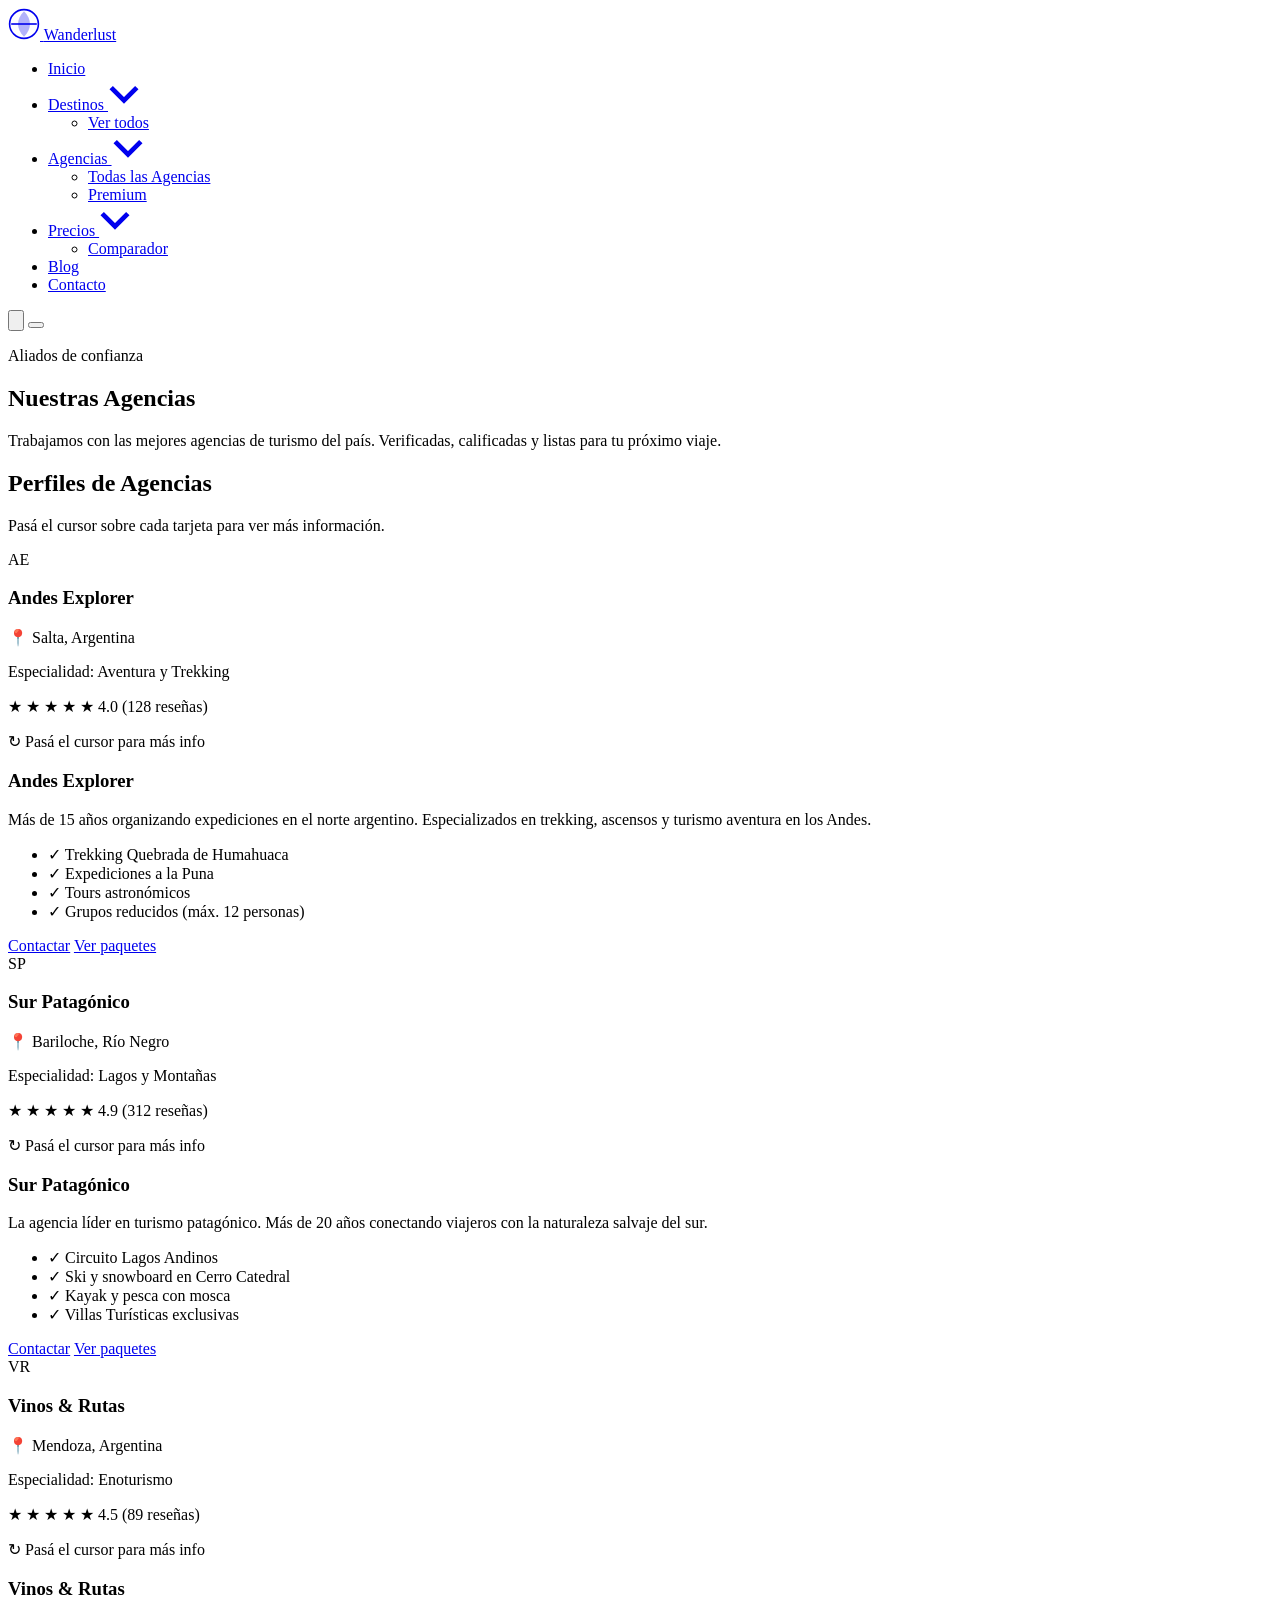
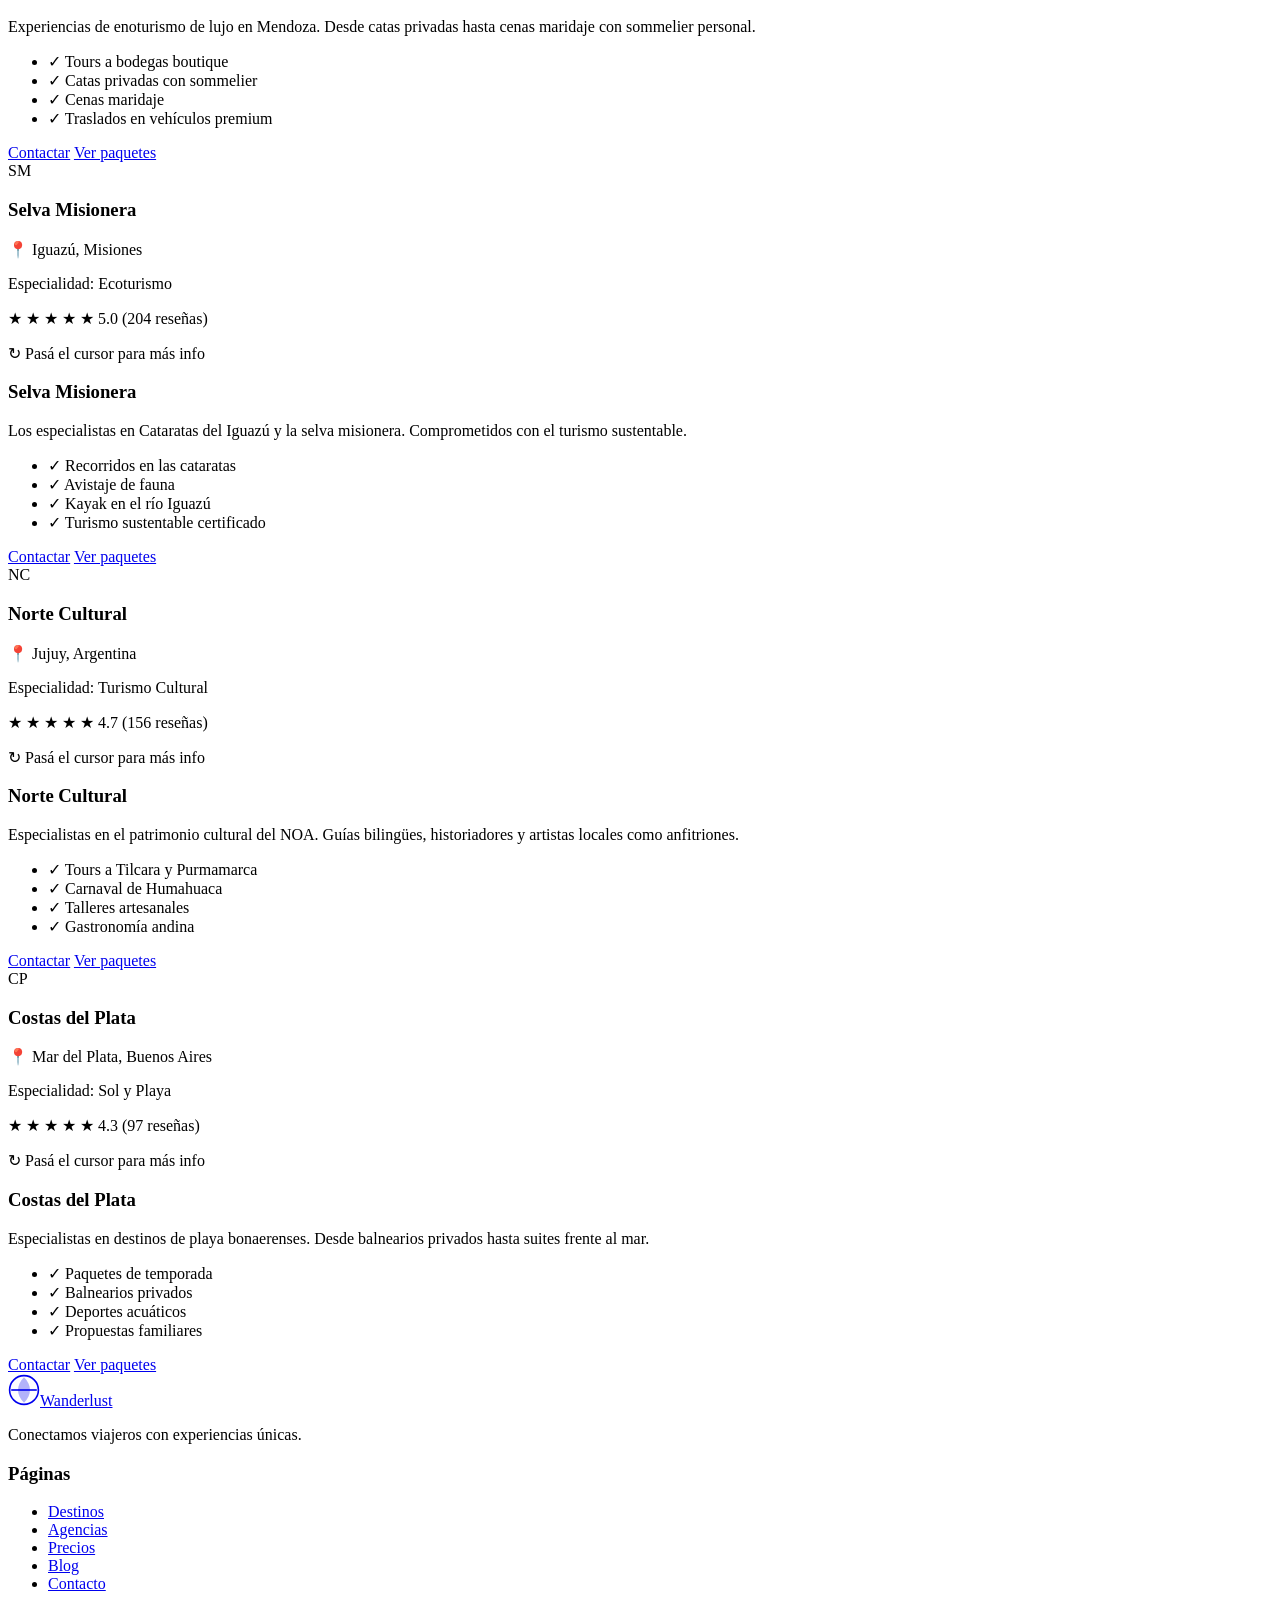
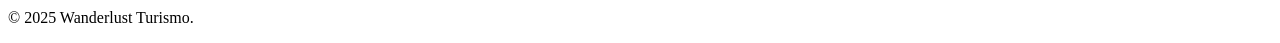
==== agencias.html @ 2a53526e "Archivos HTML para el proyecto" ====
<!DOCTYPE html>
<html lang="es">
<head>
  <meta charset="UTF-8" />
  <meta name="viewport" content="width=device-width, initial-scale=1.0" />
  <meta name="description" content="Conocé nuestras agencias de turismo verificadas. Perfiles interactivos, ratings y servicios especializados." />
  <title>Agencias – Wanderlust Turismo</title>
  <link rel="preconnect" href="https://fonts.googleapis.com" />
  <link rel="preconnect" href="https://fonts.gstatic.com" crossorigin />
  <link href="https://fonts.googleapis.com/css2?family=Playfair+Display:ital,wght@0,400;0,700;1,400&family=DM+Sans:wght@300;400;500;600&display=swap" rel="stylesheet" />
  <link rel="stylesheet" href="css/styles.css" />
</head>

<body class="page-agencias" data-theme="light">

  <header class="site-header" id="site-header">
    <div class="header-inner">
      <a href="index.html" class="logo" aria-label="Wanderlust – Inicio">
        <svg width="32" height="32" class="logo-svg" viewBox="0 0 40 40" aria-hidden="true"><circle cx="20" cy="20" r="18" fill="none" stroke="currentColor" stroke-width="2"/><path d="M20 4 C10 14, 10 26, 20 36 C30 26, 30 14, 20 4Z" fill="currentColor" opacity="0.3"/><line x1="4" y1="20" x2="36" y2="20" stroke="currentColor" stroke-width="2"/></svg>
        <span class="logo-text">Wanderlust</span>
      </a>
      <nav class="main-nav" aria-label="Navegación principal">
        <ul class="nav-list" role="list">
          <li class="nav-item"><a href="index.html" class="nav-link">Inicio</a></li>
          <li class="nav-item has-megamenu"><a href="destinos.html" class="nav-link" aria-haspopup="true" aria-expanded="false">Destinos <svg width="32" height="32" class="chevron" viewBox="0 0 10 6" aria-hidden="true"><path d="M1 1l4 4 4-4" stroke="currentColor" stroke-width="1.5" fill="none"/></svg></a><div class="megamenu" role="region"><div class="megamenu-inner megamenu-inner--simple"><div class="megamenu-col"><ul role="list"><li><a href="destinos.html" class="megamenu-link">Ver todos</a></li></ul></div></div></div></li>
          <li class="nav-item has-megamenu"><a href="agencias.html" class="nav-link nav-link--active" aria-current="page" aria-haspopup="true" aria-expanded="false">Agencias <svg width="32" height="32" class="chevron" viewBox="0 0 10 6" aria-hidden="true"><path d="M1 1l4 4 4-4" stroke="currentColor" stroke-width="1.5" fill="none"/></svg></a><div class="megamenu" role="region"><div class="megamenu-inner megamenu-inner--simple"><div class="megamenu-col"><ul role="list"><li><a href="agencias.html" class="megamenu-link">Todas las Agencias</a></li><li><a href="agencias.html" class="megamenu-link">Premium</a></li></ul></div></div></div></li>
          <li class="nav-item has-megamenu"><a href="precios.html" class="nav-link" aria-haspopup="true" aria-expanded="false">Precios <svg width="32" height="32" class="chevron" viewBox="0 0 10 6" aria-hidden="true"><path d="M1 1l4 4 4-4" stroke="currentColor" stroke-width="1.5" fill="none"/></svg></a><div class="megamenu" role="region"><div class="megamenu-inner megamenu-inner--simple"><div class="megamenu-col"><ul role="list"><li><a href="precios.html" class="megamenu-link">Comparador</a></li></ul></div></div></div></li>
          <li class="nav-item"><a href="blog.html" class="nav-link">Blog</a></li>
          <li class="nav-item"><a href="contacto.html" class="nav-link nav-link--cta">Contacto</a></li>
        </ul>
      </nav>
      <div class="header-controls">
        <button class="btn-icon btn-darkmode" id="darkModeToggle" aria-label="Alternar modo oscuro"><svg class="icon-sun" viewBox="0 0 24 24" aria-hidden="true"><circle cx="12" cy="12" r="5"/><line x1="12" y1="1" x2="12" y2="3"/><line x1="12" y1="21" x2="12" y2="23"/><line x1="4.22" y1="4.22" x2="5.64" y2="5.64"/><line x1="18.36" y1="18.36" x2="19.78" y2="19.78"/><line x1="1" y1="12" x2="3" y2="12"/><line x1="21" y1="12" x2="23" y2="12"/><line x1="4.22" y1="19.78" x2="5.64" y2="18.36"/><line x1="18.36" y1="5.64" x2="19.78" y2="4.22"/></svg><svg class="icon-moon" viewBox="0 0 24 24" aria-hidden="true"><path d="M21 12.79A9 9 0 1 1 11.21 3 7 7 0 0 0 21 12.79z"/></svg></button>
        <button class="btn-icon btn-hamburger" id="menuToggle" aria-label="Abrir menú" aria-controls="main-nav" aria-expanded="false"><span class="hamburger-line"></span><span class="hamburger-line"></span><span class="hamburger-line"></span></button>
      </div>
    </div>
  </header>

  <main id="main-content">

    <section class="page-hero" aria-label="Encabezado de agencias">
      <div class="page-hero-content">
        <p class="section-label">Aliados de confianza</p>
        <h1 class="page-hero-title">Nuestras Agencias</h1>
        <p class="page-hero-subtitle">Trabajamos con las mejores agencias de turismo del país. Verificadas, calificadas y listas para tu próximo viaje.</p>
      </div>
    </section>

    <!--
      ──────────────────────────────────────────────────────────
      TARJETAS FLIP DE AGENCIAS
      Técnica: CSS 3D Transform con perspective + rotateY.

      Estructura de cada tarjeta:
      .flip-card                → contenedor con perspective
        .flip-card-inner        → el elemento que rota (transform-style: preserve-3d)
          .flip-card-front      → cara delantera (z normal)
          .flip-card-back       → cara trasera (rotateY(180deg) + backface-visibility: hidden)

      Al hacer hover en .flip-card, el .flip-card-inner recibe
      transform: rotateY(180deg) → la cara trasera queda al frente.

      SISTEMA DE RATING CSS-ONLY:
      Técnica: input[type="radio"] en orden inverso + CSS hermanos.
      Los inputs van de 5 a 1 en el HTML, y con CSS ~
      se colorean todas las estrellas anteriores al seleccionado.
      ──────────────────────────────────────────────────────────
    -->
    <section class="section agencies-section" aria-labelledby="agencies-title">
      <div class="section-inner">
        <header class="section-header">
          <h2 class="section-title" id="agencies-title">Perfiles de Agencias</h2>
          <p class="section-subtitle">Pasá el cursor sobre cada tarjeta para ver más información.</p>
        </header>

        <div class="agencies-grid" role="list">

          <!-- AGENCIA 1 -->
          <div class="flip-card" role="listitem" tabindex="0" aria-label="Agencia Andes Explorer – ver detalles">
            <div class="flip-card-inner">

              <!-- CARA DELANTERA -->
              <div class="flip-card-front">
                <div class="agency-logo-placeholder" aria-hidden="true">
                  <span>AE</span>
                </div>
                <h3 class="agency-name">Andes Explorer</h3>
                <p class="agency-location">📍 Salta, Argentina</p>
                <p class="agency-specialty">Especialidad: Aventura y Trekking</p>

                <!--
                  RATING CON ESTRELLAS CSS-ONLY:
                  Los inputs van del 5 al 1 (orden inverso es clave para el truco CSS).
                  Los labels muestran ★ y se colorean con CSS al hacer hover/checked.
                  Aquí mostramos el rating ya dado (no interactivo), usando checked.
                -->
                <div class="star-rating star-rating--display" aria-label="Calificación: 4 de 5 estrellas">
                  <span class="star star--filled" aria-hidden="true">★</span>
                  <span class="star star--filled" aria-hidden="true">★</span>
                  <span class="star star--filled" aria-hidden="true">★</span>
                  <span class="star star--filled" aria-hidden="true">★</span>
                  <span class="star" aria-hidden="true">★</span>
                  <span class="rating-text">4.0 (128 reseñas)</span>
                </div>

                <p class="flip-hint" aria-hidden="true">↻ Pasá el cursor para más info</p>
              </div>

              <!-- CARA TRASERA -->
              <div class="flip-card-back">
                <h3 class="agency-name">Andes Explorer</h3>
                <p class="agency-bio">
                  Más de 15 años organizando expediciones en el norte argentino. 
                  Especializados en trekking, ascensos y turismo aventura en los Andes.
                </p>
                <ul class="agency-services" role="list">
                  <li>✓ Trekking Quebrada de Humahuaca</li>
                  <li>✓ Expediciones a la Puna</li>
                  <li>✓ Tours astronómicos</li>
                  <li>✓ Grupos reducidos (máx. 12 personas)</li>
                </ul>
                <div class="agency-back-actions">
                  <a href="contacto.html" class="btn btn--primary btn--sm">Contactar</a>
                  <a href="#" class="btn btn--outline btn--sm">Ver paquetes</a>
                </div>
              </div>

            </div><!-- /.flip-card-inner -->
          </div><!-- /.flip-card -->

          <!-- AGENCIA 2 -->
          <div class="flip-card" role="listitem" tabindex="0" aria-label="Agencia Sur Patagónico – ver detalles">
            <div class="flip-card-inner">
              <div class="flip-card-front">
                <div class="agency-logo-placeholder agency-logo-placeholder--b" aria-hidden="true"><span>SP</span></div>
                <h3 class="agency-name">Sur Patagónico</h3>
                <p class="agency-location">📍 Bariloche, Río Negro</p>
                <p class="agency-specialty">Especialidad: Lagos y Montañas</p>
                <div class="star-rating star-rating--display" aria-label="Calificación: 5 de 5 estrellas">
                  <span class="star star--filled" aria-hidden="true">★</span>
                  <span class="star star--filled" aria-hidden="true">★</span>
                  <span class="star star--filled" aria-hidden="true">★</span>
                  <span class="star star--filled" aria-hidden="true">★</span>
                  <span class="star star--filled" aria-hidden="true">★</span>
                  <span class="rating-text">4.9 (312 reseñas)</span>
                </div>
                <p class="flip-hint" aria-hidden="true">↻ Pasá el cursor para más info</p>
              </div>
              <div class="flip-card-back">
                <h3 class="agency-name">Sur Patagónico</h3>
                <p class="agency-bio">La agencia líder en turismo patagónico. Más de 20 años conectando viajeros con la naturaleza salvaje del sur.</p>
                <ul class="agency-services" role="list">
                  <li>✓ Circuito Lagos Andinos</li>
                  <li>✓ Ski y snowboard en Cerro Catedral</li>
                  <li>✓ Kayak y pesca con mosca</li>
                  <li>✓ Villas Turísticas exclusivas</li>
                </ul>
                <div class="agency-back-actions">
                  <a href="contacto.html" class="btn btn--primary btn--sm">Contactar</a>
                  <a href="#" class="btn btn--outline btn--sm">Ver paquetes</a>
                </div>
              </div>
            </div>
          </div>

          <!-- AGENCIA 3 -->
          <div class="flip-card" role="listitem" tabindex="0" aria-label="Agencia Vinos & Rutas – ver detalles">
            <div class="flip-card-inner">
              <div class="flip-card-front">
                <div class="agency-logo-placeholder agency-logo-placeholder--c" aria-hidden="true"><span>VR</span></div>
                <h3 class="agency-name">Vinos & Rutas</h3>
                <p class="agency-location">📍 Mendoza, Argentina</p>
                <p class="agency-specialty">Especialidad: Enoturismo</p>
                <div class="star-rating star-rating--display" aria-label="Calificación: 4.5 de 5 estrellas">
                  <span class="star star--filled" aria-hidden="true">★</span>
                  <span class="star star--filled" aria-hidden="true">★</span>
                  <span class="star star--filled" aria-hidden="true">★</span>
                  <span class="star star--filled" aria-hidden="true">★</span>
                  <span class="star star--half" aria-hidden="true">★</span>
                  <span class="rating-text">4.5 (89 reseñas)</span>
                </div>
                <p class="flip-hint" aria-hidden="true">↻ Pasá el cursor para más info</p>
              </div>
              <div class="flip-card-back">
                <h3 class="agency-name">Vinos & Rutas</h3>
                <p class="agency-bio">Experiencias de enoturismo de lujo en Mendoza. Desde catas privadas hasta cenas maridaje con sommelier personal.</p>
                <ul class="agency-services" role="list">
                  <li>✓ Tours a bodegas boutique</li>
                  <li>✓ Catas privadas con sommelier</li>
                  <li>✓ Cenas maridaje</li>
                  <li>✓ Traslados en vehículos premium</li>
                </ul>
                <div class="agency-back-actions">
                  <a href="contacto.html" class="btn btn--primary btn--sm">Contactar</a>
                  <a href="#" class="btn btn--outline btn--sm">Ver paquetes</a>
                </div>
              </div>
            </div>
          </div>

          <!-- AGENCIA 4 -->
          <div class="flip-card" role="listitem" tabindex="0" aria-label="Agencia Selva Misionera – ver detalles">
            <div class="flip-card-inner">
              <div class="flip-card-front">
                <div class="agency-logo-placeholder agency-logo-placeholder--d" aria-hidden="true"><span>SM</span></div>
                <h3 class="agency-name">Selva Misionera</h3>
                <p class="agency-location">📍 Iguazú, Misiones</p>
                <p class="agency-specialty">Especialidad: Ecoturismo</p>
                <div class="star-rating star-rating--display" aria-label="Calificación: 5 de 5 estrellas">
                  <span class="star star--filled" aria-hidden="true">★</span>
                  <span class="star star--filled" aria-hidden="true">★</span>
                  <span class="star star--filled" aria-hidden="true">★</span>
                  <span class="star star--filled" aria-hidden="true">★</span>
                  <span class="star star--filled" aria-hidden="true">★</span>
                  <span class="rating-text">5.0 (204 reseñas)</span>
                </div>
                <p class="flip-hint" aria-hidden="true">↻ Pasá el cursor para más info</p>
              </div>
              <div class="flip-card-back">
                <h3 class="agency-name">Selva Misionera</h3>
                <p class="agency-bio">Los especialistas en Cataratas del Iguazú y la selva misionera. Comprometidos con el turismo sustentable.</p>
                <ul class="agency-services" role="list">
                  <li>✓ Recorridos en las cataratas</li>
                  <li>✓ Avistaje de fauna</li>
                  <li>✓ Kayak en el río Iguazú</li>
                  <li>✓ Turismo sustentable certificado</li>
                </ul>
                <div class="agency-back-actions">
                  <a href="contacto.html" class="btn btn--primary btn--sm">Contactar</a>
                  <a href="#" class="btn btn--outline btn--sm">Ver paquetes</a>
                </div>
              </div>
            </div>
          </div>

          <!-- AGENCIA 5 -->
          <div class="flip-card" role="listitem" tabindex="0" aria-label="Agencia Norte Cultural – ver detalles">
            <div class="flip-card-inner">
              <div class="flip-card-front">
                <div class="agency-logo-placeholder agency-logo-placeholder--e" aria-hidden="true"><span>NC</span></div>
                <h3 class="agency-name">Norte Cultural</h3>
                <p class="agency-location">📍 Jujuy, Argentina</p>
                <p class="agency-specialty">Especialidad: Turismo Cultural</p>
                <div class="star-rating star-rating--display" aria-label="Calificación: 4.7 de 5 estrellas">
                  <span class="star star--filled" aria-hidden="true">★</span>
                  <span class="star star--filled" aria-hidden="true">★</span>
                  <span class="star star--filled" aria-hidden="true">★</span>
                  <span class="star star--filled" aria-hidden="true">★</span>
                  <span class="star star--half" aria-hidden="true">★</span>
                  <span class="rating-text">4.7 (156 reseñas)</span>
                </div>
                <p class="flip-hint" aria-hidden="true">↻ Pasá el cursor para más info</p>
              </div>
              <div class="flip-card-back">
                <h3 class="agency-name">Norte Cultural</h3>
                <p class="agency-bio">Especialistas en el patrimonio cultural del NOA. Guías bilingües, historiadores y artistas locales como anfitriones.</p>
                <ul class="agency-services" role="list">
                  <li>✓ Tours a Tilcara y Purmamarca</li>
                  <li>✓ Carnaval de Humahuaca</li>
                  <li>✓ Talleres artesanales</li>
                  <li>✓ Gastronomía andina</li>
                </ul>
                <div class="agency-back-actions">
                  <a href="contacto.html" class="btn btn--primary btn--sm">Contactar</a>
                  <a href="#" class="btn btn--outline btn--sm">Ver paquetes</a>
                </div>
              </div>
            </div>
          </div>

          <!-- AGENCIA 6 -->
          <div class="flip-card" role="listitem" tabindex="0" aria-label="Agencia Costas del Plata – ver detalles">
            <div class="flip-card-inner">
              <div class="flip-card-front">
                <div class="agency-logo-placeholder agency-logo-placeholder--f" aria-hidden="true"><span>CP</span></div>
                <h3 class="agency-name">Costas del Plata</h3>
                <p class="agency-location">📍 Mar del Plata, Buenos Aires</p>
                <p class="agency-specialty">Especialidad: Sol y Playa</p>
                <div class="star-rating star-rating--display" aria-label="Calificación: 4.3 de 5 estrellas">
                  <span class="star star--filled" aria-hidden="true">★</span>
                  <span class="star star--filled" aria-hidden="true">★</span>
                  <span class="star star--filled" aria-hidden="true">★</span>
                  <span class="star star--filled" aria-hidden="true">★</span>
                  <span class="star" aria-hidden="true">★</span>
                  <span class="rating-text">4.3 (97 reseñas)</span>
                </div>
                <p class="flip-hint" aria-hidden="true">↻ Pasá el cursor para más info</p>
              </div>
              <div class="flip-card-back">
                <h3 class="agency-name">Costas del Plata</h3>
                <p class="agency-bio">Especialistas en destinos de playa bonaerenses. Desde balnearios privados hasta suites frente al mar.</p>
                <ul class="agency-services" role="list">
                  <li>✓ Paquetes de temporada</li>
                  <li>✓ Balnearios privados</li>
                  <li>✓ Deportes acuáticos</li>
                  <li>✓ Propuestas familiares</li>
                </ul>
                <div class="agency-back-actions">
                  <a href="contacto.html" class="btn btn--primary btn--sm">Contactar</a>
                  <a href="#" class="btn btn--outline btn--sm">Ver paquetes</a>
                </div>
              </div>
            </div>
          </div>

        </div><!-- /.agencies-grid -->
      </div>
    </section>

  </main>

  <footer class="site-footer" aria-label="Pie de página">
    <div class="footer-inner">
      <div class="footer-col footer-col--brand"><a href="index.html" class="logo logo--footer"><svg width="32" height="32" class="logo-svg" viewBox="0 0 40 40" aria-hidden="true"><circle cx="20" cy="20" r="18" fill="none" stroke="currentColor" stroke-width="2"/><path d="M20 4 C10 14, 10 26, 20 36 C30 26, 30 14, 20 4Z" fill="currentColor" opacity="0.3"/><line x1="4" y1="20" x2="36" y2="20" stroke="currentColor" stroke-width="2"/></svg><span class="logo-text">Wanderlust</span></a><p class="footer-tagline">Conectamos viajeros con experiencias únicas.</p></div>
      <nav class="footer-col footer-col--links" aria-label="Links"><h3 class="footer-heading">Páginas</h3><ul role="list"><li><a href="destinos.html">Destinos</a></li><li><a href="agencias.html">Agencias</a></li><li><a href="precios.html">Precios</a></li><li><a href="blog.html">Blog</a></li><li><a href="contacto.html">Contacto</a></li></ul></nav>
    </div>
    <div class="footer-bottom"><div class="footer-bottom-inner"><p class="copyright">© <span id="current-year">2025</span> Wanderlust Turismo.</p></div></div>
  </footer>

  <script src="js/main.js" defer></script>
</body>
</html>
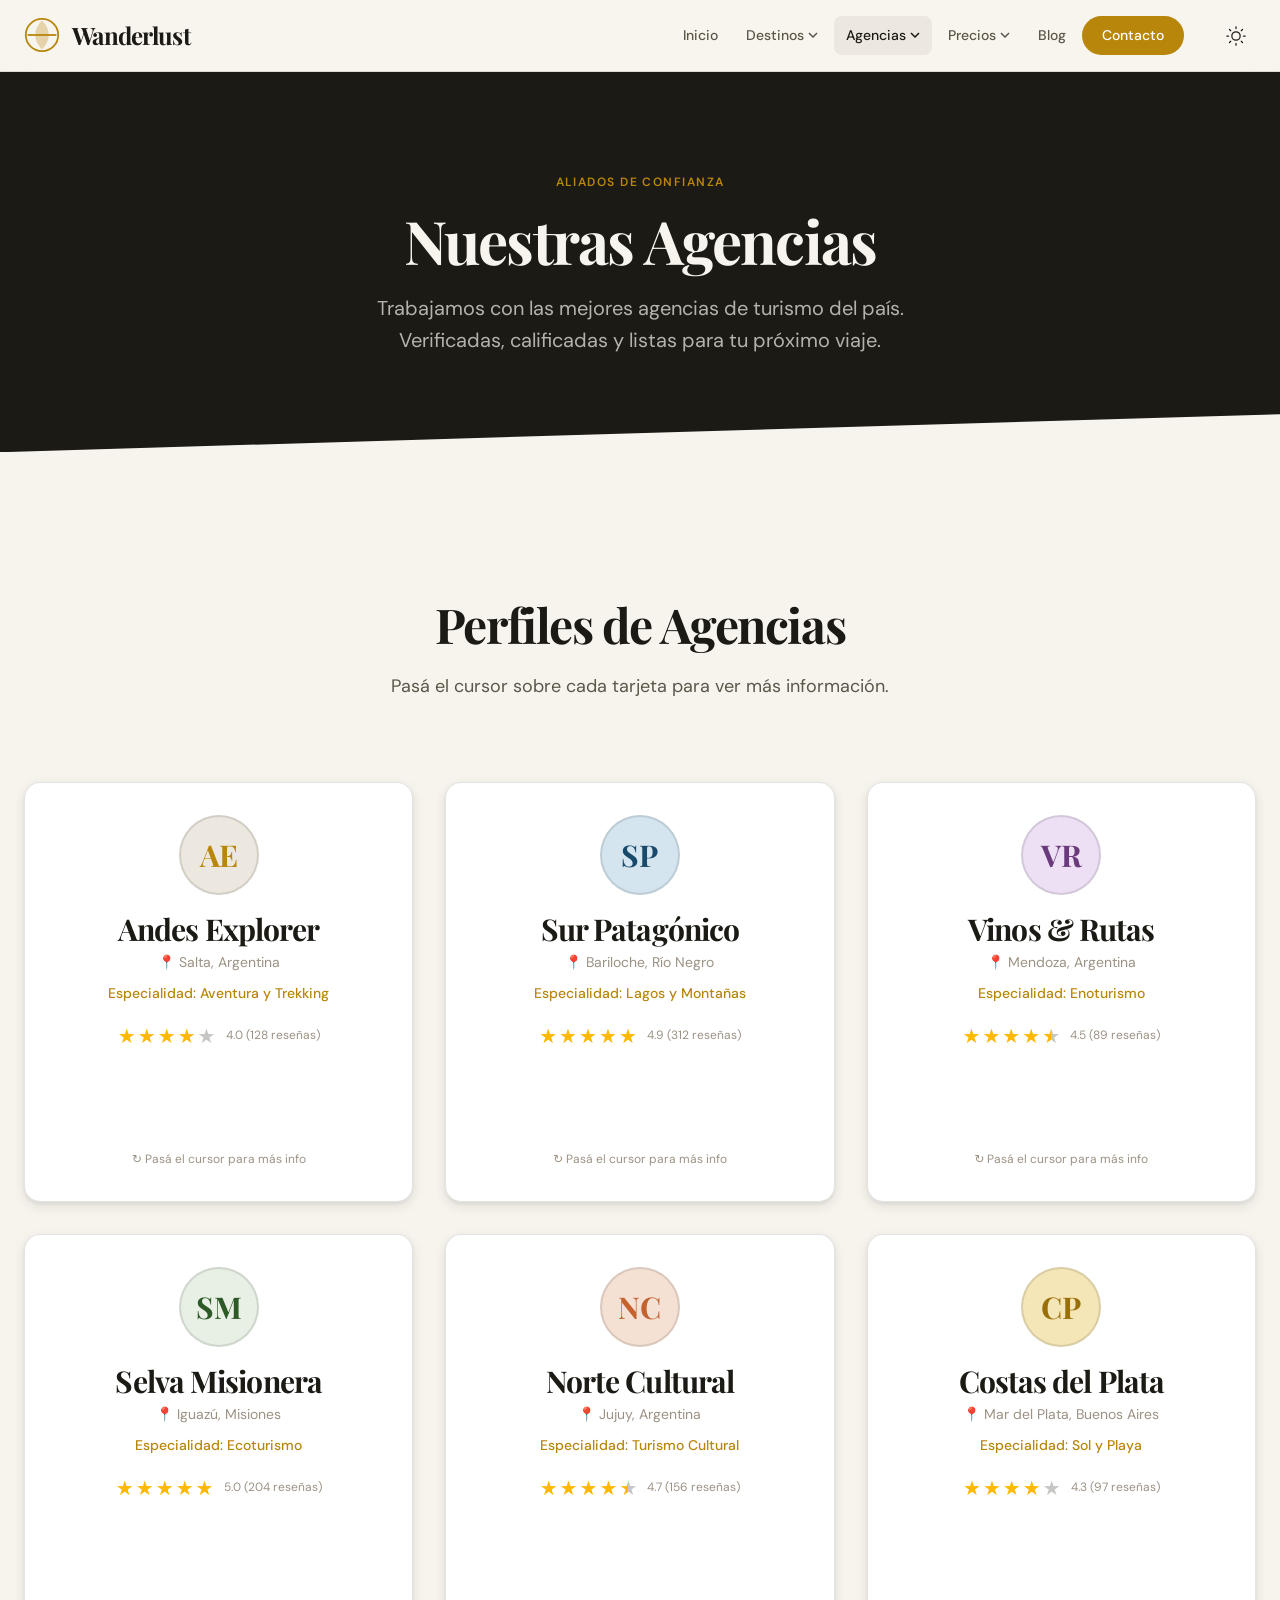
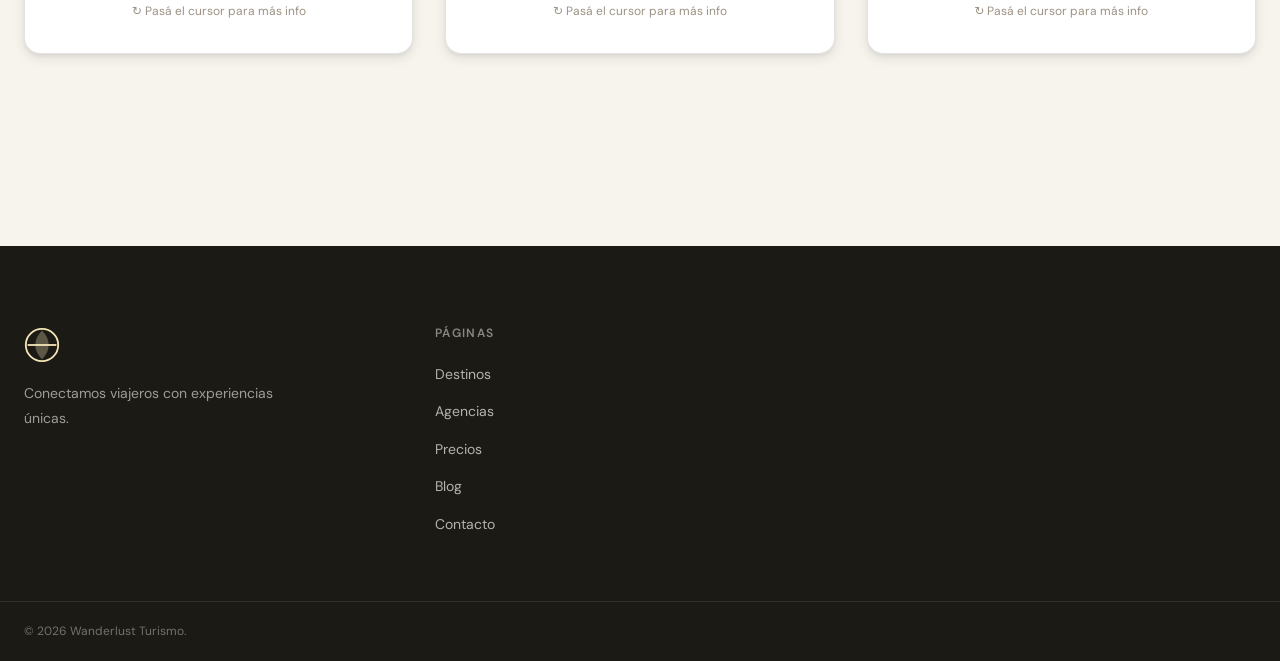
==== commit 22ca11f0: "Adicion de Css" ====
--- a/agencias.html
+++ b/agencias.html
@@ -8,7 +8,8 @@
   <link rel="preconnect" href="https://fonts.googleapis.com" />
   <link rel="preconnect" href="https://fonts.gstatic.com" crossorigin />
   <link href="https://fonts.googleapis.com/css2?family=Playfair+Display:ital,wght@0,400;0,700;1,400&family=DM+Sans:wght@300;400;500;600&display=swap" rel="stylesheet" />
-  <link rel="stylesheet" href="css/styles.css" />
+  <link rel="stylesheet" href="css/index.css" />
+  <link rel="stylesheet" href="css/agencias.css" />
 </head>
 
 <body class="page-agencias" data-theme="light">
@@ -23,7 +24,35 @@
         <ul class="nav-list" role="list">
           <li class="nav-item"><a href="index.html" class="nav-link">Inicio</a></li>
           <li class="nav-item has-megamenu"><a href="destinos.html" class="nav-link" aria-haspopup="true" aria-expanded="false">Destinos <svg width="32" height="32" class="chevron" viewBox="0 0 10 6" aria-hidden="true"><path d="M1 1l4 4 4-4" stroke="currentColor" stroke-width="1.5" fill="none"/></svg></a><div class="megamenu" role="region"><div class="megamenu-inner megamenu-inner--simple"><div class="megamenu-col"><ul role="list"><li><a href="destinos.html" class="megamenu-link">Ver todos</a></li></ul></div></div></div></li>
-          <li class="nav-item has-megamenu"><a href="agencias.html" class="nav-link nav-link--active" aria-current="page" aria-haspopup="true" aria-expanded="false">Agencias <svg width="32" height="32" class="chevron" viewBox="0 0 10 6" aria-hidden="true"><path d="M1 1l4 4 4-4" stroke="currentColor" stroke-width="1.5" fill="none"/></svg></a><div class="megamenu" role="region"><div class="megamenu-inner megamenu-inner--simple"><div class="megamenu-col"><ul role="list"><li><a href="agencias.html" class="megamenu-link">Todas las Agencias</a></li><li><a href="agencias.html" class="megamenu-link">Premium</a></li></ul></div></div></div></li>
+          <li class="nav-item has-megamenu">
+  <a href="agencias.html" class="nav-link nav-link--active" aria-current="page" aria-haspopup="true" aria-expanded="false">
+    Agencias 
+    <svg class="chevron" viewBox="0 0 10 6" width="32" height="32" aria-hidden="true">
+      <path d="M1 1l4 4 4-4" stroke="currentColor" stroke-width="1.5" fill="none"/>
+    </svg>
+  </a>
+  <div class="megamenu" role="region" aria-label="Opciones de agencias">
+    <div class="megamenu-inner megamenu-inner--simple">
+      <div class="megamenu-col">
+        <h3 class="megamenu-heading">Explorar</h3>
+        <ul role="list">
+          <li><a href="agencias.html" class="megamenu-link">Todas las Agencias</a></li>
+          <li><a href="agencias.html" class="megamenu-link">Agencias Premium</a></li>
+          <li><a href="agencias.html" class="megamenu-link">Mejor Valoradas</a></li>
+          <li><a href="agencias.html" class="megamenu-link">Agencias Locales</a></li>
+        </ul>
+      </div>
+      <div class="megamenu-col">
+        <h3 class="megamenu-heading">Servicios</h3>
+        <ul role="list">
+          <li><a href="contacto.html" class="megamenu-link">Solicitar Cotización</a></li>
+          <li><a href="contacto.html" class="megamenu-link">Armar Paquete</a></li>
+          <li><a href="contacto.html" class="megamenu-link">Asesoramiento</a></li>
+        </ul>
+      </div>
+    </div>
+  </div>
+</li>
           <li class="nav-item has-megamenu"><a href="precios.html" class="nav-link" aria-haspopup="true" aria-expanded="false">Precios <svg width="32" height="32" class="chevron" viewBox="0 0 10 6" aria-hidden="true"><path d="M1 1l4 4 4-4" stroke="currentColor" stroke-width="1.5" fill="none"/></svg></a><div class="megamenu" role="region"><div class="megamenu-inner megamenu-inner--simple"><div class="megamenu-col"><ul role="list"><li><a href="precios.html" class="megamenu-link">Comparador</a></li></ul></div></div></div></li>
           <li class="nav-item"><a href="blog.html" class="nav-link">Blog</a></li>
           <li class="nav-item"><a href="contacto.html" class="nav-link nav-link--cta">Contacto</a></li>
@@ -317,6 +346,6 @@
     <div class="footer-bottom"><div class="footer-bottom-inner"><p class="copyright">© <span id="current-year">2025</span> Wanderlust Turismo.</p></div></div>
   </footer>
 
-  <script src="js/main.js" defer></script>
+  <script src="js/index.js" defer></script>
 </body>
 </html>
--- a/css/index.css
+++ b/css/index.css
@@ -0,0 +1,1949 @@
+/* ============================================================
+   WANDERLUST TURISMO — styles.css
+   Autor: Proyecto Educativo CSS Avanzado
+   Organización:
+     0.  Custom Properties (Design Tokens)
+     1.  Reset & Base
+     2.  Utilidades globales
+     3.  Tipografía
+     4.  Botones
+     5.  Header & Mega-menú
+     6.  Hero Section
+     7.  Sección Destinos Destacados (Cards)
+     8.  Sección Estadísticas (Contador)
+     9.  Testimonios (Carrusel CSS-only)
+     10. Sección Cómo Funciona
+     11. Footer
+     12. Dark Mode
+     13. Animaciones (@keyframes)
+     14. Responsive (Media Queries)
+   ============================================================ */
+
+
+/* ============================================================
+   0. CUSTOM PROPERTIES (Design Tokens)
+   ============================================================
+   Las Custom Properties (variables CSS) son la base de todo el sistema.
+   Ventajas:
+   - Cambiar el tema solo requiere modificar estas variables.
+   - Funcionan en tiempo real: se pueden cambiar con JS.
+   - Heredan en cascada: los hijos heredan las variables del padre.
+   - Son LA técnica que hace posible el Dark Mode sin duplicar código.
+
+   Nomenclatura: --categoria-variante
+   Ejemplo: --color-text-primary, --space-md, --radius-lg
+   ============================================================ */
+
+:root {
+  /* ── PALETA DE COLORES (Modo Claro) ─────────────────────────
+     Dirección estética: tierra, arena, verde selva, dorado.
+     Inspiración: cuadernos de explorador, mapas vintage, naturaleza.
+  ── */
+  --color-bg:              #F7F4EE;   /* Crema cálido: fondo principal */
+  --color-bg-alt:          #EDE8DF;   /* Crema más oscuro: fondos alternativos */
+  --color-bg-dark:         #1C1A14;   /* Casi negro cálido: secciones oscuras */
+  --color-surface:         #FFFFFF;   /* Blanco puro: cards, modales */
+  --color-surface-raised:  #FDFBF7;   /* Blanco levemente cálido */
+
+  --color-text-primary:    #1C1A14;   /* Texto principal */
+  --color-text-secondary:  #5C5649;   /* Texto secundario */
+  --color-text-muted:      #9C9284;   /* Texto tenue */
+  --color-text-inverse:    #F7F4EE;   /* Texto sobre fondo oscuro */
+
+  --color-accent:          #B8860B;   /* Dorado oscuro: acento principal */
+  --color-accent-light:    #F5E6B8;   /* Dorado claro: hover, badges */
+  --color-accent-hover:    #9A6F08;   /* Dorado más oscuro: hover de botones */
+
+  --color-green:           #2D5A27;   /* Verde selva: naturaleza */
+  --color-green-light:     #E8F0E6;   /* Verde muy claro */
+  --color-terracota:       #C4622D;   /* Terracota: cultural, cálido */
+  --color-terracota-light: #F5E0D4;   /* Terracota claro */
+  --color-blue:            #1A4A6B;   /* Azul profundo: playa, agua */
+  --color-blue-light:      #D4E5F0;   /* Azul claro */
+  --color-purple:          #6B3A7D;   /* Violeta: religioso */
+  --color-purple-light:    #EDE0F5;   /* Violeta claro */
+
+  --color-border:          rgba(28, 26, 20, 0.12);
+  --color-border-strong:   rgba(28, 26, 20, 0.25);
+
+  --color-success:         #2D5A27;
+  --color-error:           #C4622D;
+
+  /* ── TIPOGRAFÍA ───────────────────────────────────────────── */
+  --font-display:  'Playfair Display', Georgia, serif;
+  --font-body:     'DM Sans', system-ui, sans-serif;
+
+  --text-xs:    0.75rem;    /* 12px */
+  --text-sm:    0.875rem;   /* 14px */
+  --text-base:  1rem;       /* 16px */
+  --text-md:    1.125rem;   /* 18px */
+  --text-lg:    1.25rem;    /* 20px */
+  --text-xl:    1.5rem;     /* 24px */
+  --text-2xl:   1.875rem;   /* 30px */
+  --text-3xl:   2.25rem;    /* 36px */
+  --text-4xl:   3rem;       /* 48px */
+  --text-5xl:   3.75rem;    /* 60px */
+  --text-6xl:   4.5rem;     /* 72px */
+
+  --font-weight-light:   300;
+  --font-weight-regular: 400;
+  --font-weight-medium:  500;
+  --font-weight-semibold:600;
+  --font-weight-bold:    700;
+
+  --leading-tight:  1.2;
+  --leading-snug:   1.35;
+  --leading-normal: 1.6;
+  --leading-loose:  1.8;
+
+  --tracking-tight:  -0.03em;
+  --tracking-normal:  0;
+  --tracking-wide:    0.05em;
+  --tracking-wider:   0.12em;
+
+  /* ── ESPACIADO ────────────────────────────────────────────── */
+  --space-1:   0.25rem;   /* 4px */
+  --space-2:   0.5rem;    /* 8px */
+  --space-3:   0.75rem;   /* 12px */
+  --space-4:   1rem;      /* 16px */
+  --space-5:   1.25rem;   /* 20px */
+  --space-6:   1.5rem;    /* 24px */
+  --space-8:   2rem;      /* 32px */
+  --space-10:  2.5rem;    /* 40px */
+  --space-12:  3rem;      /* 48px */
+  --space-16:  4rem;      /* 64px */
+  --space-20:  5rem;      /* 80px */
+  --space-24:  6rem;      /* 96px */
+  --space-32:  8rem;      /* 128px */
+
+  /* ── LAYOUT ───────────────────────────────────────────────── */
+  --container-max:    1280px;
+  --container-prose:  720px;
+  --header-height:    72px;
+
+  /* ── BORDES Y SOMBRAS ─────────────────────────────────────── */
+  --radius-sm:   4px;
+  --radius-md:   8px;
+  --radius-lg:   16px;
+  --radius-xl:   24px;
+  --radius-full: 9999px;
+
+  --shadow-sm:  0 1px 3px rgba(28,26,20,.08), 0 1px 2px rgba(28,26,20,.05);
+  --shadow-md:  0 4px 12px rgba(28,26,20,.10), 0 2px 4px rgba(28,26,20,.06);
+  --shadow-lg:  0 16px 40px rgba(28,26,20,.13), 0 4px 8px rgba(28,26,20,.06);
+  --shadow-xl:  0 32px 64px rgba(28,26,20,.18);
+  --shadow-inset: inset 0 2px 4px rgba(28,26,20,.06);
+
+  /* ── TRANSICIONES ─────────────────────────────────────────── */
+  --transition-fast:   150ms ease;
+  --transition-base:   250ms ease;
+  --transition-slow:   400ms cubic-bezier(0.25, 0.46, 0.45, 0.94);
+  --transition-bounce: 400ms cubic-bezier(0.34, 1.56, 0.64, 1);
+
+  /* ── Z-INDEX ──────────────────────────────────────────────── */
+  --z-base:    1;
+  --z-raised:  10;
+  --z-dropdown:200;
+  --z-header:  300;
+  --z-modal:   400;
+  --z-toast:   500;
+}
+
+
+/* ============================================================
+   1. RESET & BASE
+   ============================================================
+   Un reset minimalista moderno (basado en Andy Bell's reset).
+   Preserva comportamientos útiles del navegador mientras elimina
+   inconsistencias entre navegadores.
+   ============================================================ */
+
+*, *::before, *::after {
+  box-sizing: border-box;
+  margin: 0;
+  padding: 0;
+}
+
+html {
+  /*
+    scroll-behavior: smooth → los links con href="#seccion" desplazan
+    suavemente en lugar de saltar. CSS puro, sin JS.
+    Respeta prefers-reduced-motion más abajo.
+  */
+  scroll-behavior: smooth;
+  font-size: 16px; /* Base para los rem */
+  -webkit-text-size-adjust: 100%; /* Evita que iOS agrande texto en landscape */
+}
+
+body {
+  font-family: var(--font-body);
+  font-size: var(--text-base);
+  font-weight: var(--font-weight-regular);
+  line-height: var(--leading-normal);
+  color: var(--color-text-primary);
+  background-color: var(--color-bg);
+  /* antialiased: suaviza el renderizado de fuentes en pantallas retina */
+  -webkit-font-smoothing: antialiased;
+  -moz-osx-font-smoothing: grayscale;
+  /* overflow-x: oculta el scroll horizontal que puede aparecer con
+     elementos que tienen translate o animaciones que salen del viewport */
+  overflow-x: hidden;
+}
+
+/* Transición global del body para el dark mode */
+body {
+  transition:
+    background-color var(--transition-slow),
+    color var(--transition-slow);
+}
+
+img, video, svg {
+  display: block;
+  max-width: 100%;
+}
+
+img {
+  /*
+    object-fit: cover → la imagen cubre el contenedor sin deformarse,
+    recortando si es necesario. Equivale a background-size: cover pero
+    para el elemento <img>.
+  */
+  object-fit: cover;
+}
+
+a {
+  color: inherit;
+  text-decoration: none;
+}
+
+button {
+  cursor: pointer;
+  font: inherit;
+  border: none;
+  background: none;
+}
+
+ul, ol {
+  list-style: none;
+}
+
+h1, h2, h3, h4, h5, h6 {
+  font-family: var(--font-display);
+  line-height: var(--leading-tight);
+  letter-spacing: var(--tracking-tight);
+}
+
+/* Accesibilidad: respeta la preferencia de movimiento reducido */
+@media (prefers-reduced-motion: reduce) {
+  *, *::before, *::after {
+    animation-duration: 0.01ms !important;
+    animation-iteration-count: 1 !important;
+    transition-duration: 0.01ms !important;
+  }
+  html { scroll-behavior: auto; }
+}
+
+
+/* ============================================================
+   2. UTILIDADES GLOBALES
+   ============================================================ */
+
+/* .sr-only: oculto visualmente pero accesible para lectores de pantalla.
+   Técnica estándar de accesibilidad web. */
+.sr-only {
+  position: absolute;
+  width: 1px;
+  height: 1px;
+  padding: 0;
+  margin: -1px;
+  overflow: hidden;
+  clip: rect(0,0,0,0);
+  white-space: nowrap;
+  border: 0;
+}
+
+/* Contenedor centrado con max-width */
+.section-inner {
+  width: 100%;
+  max-width: var(--container-max);
+  margin: 0 auto;
+  padding: 0 var(--space-6);
+}
+
+.section {
+  padding: var(--space-24) 0;
+}
+
+/* Header de sección: label + título + subtítulo */
+.section-header {
+  text-align: center;
+  margin-bottom: var(--space-16);
+}
+
+.section-label {
+  display: inline-block;
+  font-size: var(--text-xs);
+  font-weight: var(--font-weight-semibold);
+  letter-spacing: var(--tracking-wider);
+  text-transform: uppercase;
+  color: var(--color-accent);
+  margin-bottom: var(--space-3);
+}
+
+.section-title {
+  font-size: var(--text-4xl);
+  font-weight: var(--font-weight-bold);
+  color: var(--color-text-primary);
+  margin-bottom: var(--space-4);
+}
+
+.section-subtitle {
+  font-size: var(--text-md);
+  color: var(--color-text-secondary);
+  max-width: 540px;
+  margin: 0 auto;
+  line-height: var(--leading-loose);
+}
+
+.section-cta {
+  text-align: center;
+  margin-top: var(--space-12);
+}
+
+
+/* ============================================================
+   3. TIPOGRAFÍA
+   ============================================================ */
+
+em {
+  /* Los <em> en títulos usan la variante itálica de Playfair Display,
+     que es especialmente elegante */
+  font-style: italic;
+  color: var(--color-accent);
+}
+
+
+/* ============================================================
+   4. BOTONES
+   ============================================================
+   Sistema de botones con micro-interacciones CSS.
+   Técnicas:
+   - transform: translateY en hover (efecto "levantar")
+   - box-shadow progresiva
+   - transition en todas las propiedades relevantes
+   ============================================================ */
+
+.btn {
+  display: inline-flex;
+  align-items: center;
+  justify-content: center;
+  gap: var(--space-2);
+  padding: var(--space-3) var(--space-6);
+  font-family: var(--font-body);
+  font-size: var(--text-sm);
+  font-weight: var(--font-weight-semibold);
+  letter-spacing: var(--tracking-wide);
+  text-transform: uppercase;
+  border-radius: var(--radius-full);
+  border: 2px solid transparent;
+  cursor: pointer;
+  text-decoration: none;
+  white-space: nowrap;
+  /* Transición en múltiples propiedades simultáneamente */
+  transition:
+    background-color var(--transition-base),
+    color            var(--transition-base),
+    border-color     var(--transition-base),
+    transform        var(--transition-bounce),
+    box-shadow       var(--transition-base);
+  position: relative;
+  overflow: hidden;
+}
+
+/* Efecto ripple: pseudo-elemento que se expande al hacer hover */
+.btn::before {
+  content: '';
+  position: absolute;
+  inset: 0;
+  background: rgba(255,255,255,0.15);
+  transform: scaleX(0);
+  transform-origin: left;
+  transition: transform var(--transition-base);
+}
+.btn:hover::before { transform: scaleX(1); }
+
+/* Micro-interacción: levanta el botón al hover */
+.btn:hover {
+  transform: translateY(-2px);
+  box-shadow: var(--shadow-md);
+}
+.btn:active {
+  transform: translateY(0);
+  box-shadow: var(--shadow-sm);
+}
+
+/* ── Variantes de botón ────────────── */
+
+.btn--primary {
+  background-color: var(--color-accent);
+  color: #fff;
+  border-color: var(--color-accent);
+}
+.btn--primary:hover {
+  background-color: var(--color-accent-hover);
+  border-color: var(--color-accent-hover);
+}
+
+.btn--ghost {
+  background-color: transparent;
+  color: #fff;
+  border-color: rgba(255,255,255,0.6);
+  backdrop-filter: blur(8px);
+}
+.btn--ghost:hover {
+  background-color: rgba(255,255,255,0.15);
+  border-color: #fff;
+}
+
+.btn--outline {
+  background-color: transparent;
+  color: var(--color-accent);
+  border-color: var(--color-accent);
+}
+.btn--outline:hover {
+  background-color: var(--color-accent);
+  color: #fff;
+}
+
+/* ── Tamaños ────────────────────────── */
+.btn--sm {
+  padding: var(--space-2) var(--space-4);
+  font-size: var(--text-xs);
+}
+.btn--lg {
+  padding: var(--space-4) var(--space-10);
+  font-size: var(--text-base);
+}
+
+/* Botón con spinner de carga (página contacto) */
+.btn--submit {
+  min-width: 200px;
+}
+.btn--submit .spinner {
+  display: none;
+  width: 18px;
+  height: 18px;
+  border: 2px solid rgba(255,255,255,0.4);
+  border-top-color: #fff;
+  border-radius: 50%;
+  animation: spin 0.7s linear infinite;
+}
+.btn--submit.is-loading .btn-text { display: none; }
+.btn--submit.is-loading .spinner   { display: block; }
+
+/* Botones icono (darkmode, hamburger) */
+.btn-icon {
+  display: flex;
+  align-items: center;
+  justify-content: center;
+  width: 40px;
+  height: 40px;
+  border-radius: var(--radius-full);
+  background: transparent;
+  color: var(--color-text-primary);
+  transition:
+    background-color var(--transition-fast),
+    transform        var(--transition-bounce);
+}
+.btn-icon:hover {
+  background-color: var(--color-bg-alt);
+  transform: scale(1.1);
+}
+.btn-icon svg {
+  width: 20px;
+  height: 20px;
+  stroke: currentColor;
+  fill: none;
+  stroke-width: 1.5;
+  stroke-linecap: round;
+  stroke-linejoin: round;
+}
+
+
+/* ============================================================
+   5. HEADER & MEGA-MENÚ
+   ============================================================
+   Técnicas:
+   - position: sticky + backdrop-filter para el header "frosted glass"
+   - Mega-menú con :hover/:focus-within (sin JS)
+   - Transiciones en opacity + visibility (no display, porque
+     display no se puede animar — opacity+visibility sí)
+   ============================================================ */
+
+.site-header {
+  position: sticky;
+  top: 0;
+  left: 0;
+  right: 0;
+  height: var(--header-height);
+  z-index: var(--z-header);
+  /*
+    backdrop-filter: blur → efecto "vidrio esmerilado".
+    Difumina lo que está detrás del header.
+    Requiere que el fondo tenga algo de transparencia.
+  */
+  background-color: rgba(247, 244, 238, 0.88);
+  backdrop-filter: blur(16px) saturate(180%);
+  -webkit-backdrop-filter: blur(16px) saturate(180%);
+  border-bottom: 1px solid var(--color-border);
+  transition:
+    background-color var(--transition-slow),
+    border-color     var(--transition-slow),
+    box-shadow       var(--transition-base);
+}
+
+/* Clase añadida por JS al hacer scroll */
+.site-header.is-scrolled {
+  box-shadow: var(--shadow-md);
+}
+
+.header-inner {
+  display: flex;
+  align-items: center;
+  justify-content: space-between;
+  gap: var(--space-8);
+  height: 100%;
+  max-width: var(--container-max);
+  margin: 0 auto;
+  padding: 0 var(--space-6);
+}
+
+/* ── Logo ─────────────────────────────────────────────────── */
+.logo {
+  display: flex;
+  align-items: center;
+  gap: var(--space-3);
+  text-decoration: none;
+  color: var(--color-text-primary);
+  flex-shrink: 0;
+  transition: opacity var(--transition-fast);
+}
+.logo:hover { opacity: 0.8; }
+
+.logo-svg {
+  width: 36px;
+  height: 36px;
+  color: var(--color-accent);
+  /* Animación SVG del logo: rota suavemente al hacer hover */
+  transition: transform var(--transition-slow);
+}
+.logo:hover .logo-svg { transform: rotate(20deg); }
+
+.logo-text {
+  font-family: var(--font-display);
+  font-size: var(--text-xl);
+  font-weight: var(--font-weight-bold);
+  letter-spacing: var(--tracking-tight);
+  color: var(--color-text-primary);
+}
+
+/* ── Navegación ───────────────────────────────────────────── */
+.main-nav { flex: 1; }
+
+.nav-list {
+  display: flex;
+  align-items: center;
+  gap: var(--space-1);
+  justify-content: flex-end;
+}
+
+.nav-item {
+  position: relative; /* Necesario para posicionar el mega-menú */
+}
+
+.nav-link {
+  display: flex;
+  align-items: center;
+  gap: var(--space-1);
+  padding: var(--space-2) var(--space-3);
+  font-size: var(--text-sm);
+  font-weight: var(--font-weight-medium);
+  color: var(--color-text-secondary);
+  border-radius: var(--radius-md);
+  transition:
+    color            var(--transition-fast),
+    background-color var(--transition-fast);
+  white-space: nowrap;
+}
+.nav-link:hover,
+.nav-link--active {
+  color: var(--color-text-primary);
+  background-color: var(--color-bg-alt);
+}
+
+/* Link CTA (Contacto): tiene fondo sólido */
+.nav-link--cta {
+  background-color: var(--color-accent);
+  color: #fff !important;
+  padding: var(--space-2) var(--space-5);
+  border-radius: var(--radius-full);
+}
+.nav-link--cta:hover {
+  background-color: var(--color-accent-hover) !important;
+}
+
+/* Flecha del submenú: rota al abrir */
+.chevron {
+  width: 10px;
+  height: 6px;
+  stroke: currentColor;
+  fill: none;
+  transition: transform var(--transition-base);
+  flex-shrink: 0;
+}
+.nav-item:hover .chevron,
+.nav-item:focus-within .chevron {
+  transform: rotate(180deg);
+}
+
+/* ── MEGA-MENÚ CSS-ONLY ───────────────────────────────────── */
+/*
+  El mega-menú se activa SOLO CON CSS usando :hover y :focus-within.
+  
+  :hover          → usuario pasa el mouse sobre el <li>
+  :focus-within   → el foco del teclado está dentro del <li>
+  
+  Usamos opacity + visibility + transform en lugar de display:none/block
+  porque display no se puede animar con transition.
+  
+  opacity: 0 → invisible
+  visibility: hidden → no interactuable (no recibe clicks ni foco)
+  transform: translateY(-8px) → ligeramente arriba
+  
+  Al activarse:
+  opacity: 1 → visible
+  visibility: visible → interactuable
+  transform: translateY(0) → posición normal
+*/
+.megamenu {
+  position: absolute;
+  top: calc(100% + 8px);
+  left: 50%;
+  transform: translateX(-50%) translateY(-8px);
+  min-width: 680px;
+  background-color: var(--color-surface);
+  border: 1px solid var(--color-border);
+  border-radius: var(--radius-lg);
+  box-shadow: var(--shadow-xl);
+  opacity: 0;
+  visibility: hidden;
+  pointer-events: none;
+  transition:
+    opacity    var(--transition-base),
+    visibility var(--transition-base),
+    transform  var(--transition-base);
+  z-index: var(--z-dropdown);
+}
+
+/* Activar al hover o cuando el foco está dentro del ítem */
+.nav-item:hover    .megamenu,
+.nav-item:focus-within .megamenu {
+  opacity: 1;
+  visibility: visible;
+  pointer-events: auto;
+  transform: translateX(-50%) translateY(0);
+}
+
+/* Triángulo decorativo que "conecta" visualmente el link con el panel */
+.megamenu::before {
+  content: '';
+  position: absolute;
+  top: -6px;
+  left: 50%;
+  transform: translateX(-50%);
+  width: 12px;
+  height: 12px;
+  background: var(--color-surface);
+  border-left: 1px solid var(--color-border);
+  border-top: 1px solid var(--color-border);
+  transform: translateX(-50%) rotate(45deg);
+}
+
+.megamenu-inner {
+  display: grid;
+  grid-template-columns: repeat(3, 1fr);
+  gap: var(--space-6);
+  padding: var(--space-8);
+}
+.megamenu-inner--simple {
+  grid-template-columns: repeat(2, 1fr);
+  min-width: 380px;
+}
+
+.megamenu-col { display: flex; flex-direction: column; gap: var(--space-3); }
+
+.megamenu-heading {
+  font-family: var(--font-body);
+  font-size: var(--text-xs);
+  font-weight: var(--font-weight-semibold);
+  letter-spacing: var(--tracking-wider);
+  text-transform: uppercase;
+  color: var(--color-text-muted);
+  padding-bottom: var(--space-2);
+  border-bottom: 1px solid var(--color-border);
+}
+
+.megamenu-link {
+  display: flex;
+  align-items: center;
+  gap: var(--space-2);
+  padding: var(--space-2) var(--space-3);
+  font-size: var(--text-sm);
+  color: var(--color-text-secondary);
+  border-radius: var(--radius-md);
+  transition:
+    color            var(--transition-fast),
+    background-color var(--transition-fast),
+    transform        var(--transition-fast);
+}
+.megamenu-link:hover {
+  color: var(--color-text-primary);
+  background-color: var(--color-bg-alt);
+  /* Micro-interacción: mueve levemente a la derecha */
+  transform: translateX(4px);
+}
+
+/* Card destacada dentro del mega-menú */
+.megamenu-featured-card {
+  position: relative;
+  border-radius: var(--radius-md);
+  overflow: hidden;
+  border: 1px solid var(--color-border);
+}
+.megamenu-featured-card img {
+  width: 100%;
+  height: 140px;
+  object-fit: cover;
+  transition: transform var(--transition-slow);
+}
+.megamenu-featured-card:hover img { transform: scale(1.05); }
+.megamenu-featured-title {
+  padding: var(--space-3);
+  font-size: var(--text-sm);
+  font-weight: var(--font-weight-semibold);
+  color: var(--color-text-primary);
+}
+.megamenu-featured-card .btn {
+  margin: 0 var(--space-3) var(--space-3);
+  width: calc(100% - var(--space-6));
+}
+
+/* ── Controles del header ─────────────────────────────────── */
+.header-controls {
+  display: flex;
+  align-items: center;
+  gap: var(--space-2);
+  flex-shrink: 0;
+}
+
+/* Dark mode: mostrar ícono según tema activo */
+.icon-sun  { display: block; }
+.icon-moon { display: none; }
+
+/* Hamburguesa: solo en móvil */
+.btn-hamburger { display: none; }
+
+.hamburger-line {
+  display: block;
+  width: 20px;
+  height: 2px;
+  background: currentColor;
+  border-radius: 2px;
+  transition: transform var(--transition-base), opacity var(--transition-base);
+}
+/* Animar a "X" al abrir */
+.btn-hamburger.is-active .hamburger-line:nth-child(1) {
+  transform: translateY(6px) rotate(45deg);
+}
+.btn-hamburger.is-active .hamburger-line:nth-child(2) {
+  opacity: 0;
+  transform: scaleX(0);
+}
+.btn-hamburger.is-active .hamburger-line:nth-child(3) {
+  transform: translateY(-6px) rotate(-45deg);
+}
+
+
+/* ============================================================
+   6. HERO SECTION
+   ============================================================
+   Técnicas:
+   - Video de fondo con overlay
+   - clip-path para forma del borde inferior
+   - Animaciones escalonadas (stagger) con animation-delay y
+     Custom Property --delay definida en el HTML
+   - Scroll indicator con animación bounce
+   ============================================================ */
+
+.hero {
+  position: relative;
+  height: 100svh; /* svh = small viewport height, más confiable en móvil */
+  min-height: 600px;
+  display: flex;
+  align-items: center;
+  justify-content: center;
+  overflow: hidden;
+
+  /*
+    clip-path: polygon() crea una forma personalizada.
+    Aquí creamos un corte diagonal en el borde inferior:
+    - esquina sup-izq (0,0)
+    - esquina sup-der (100%, 0)
+    - esquina inf-der (100%, 90%)
+    - punto diagonal izquierdo (0, 100%)
+    Resultado: borde inferior con pendiente, no horizontal.
+  */
+  clip-path: polygon(0 0, 100% 0, 100% 92%, 0 100%);
+  margin-bottom: -4rem; /* Compensa el clip para solapar la sección siguiente */
+}
+
+/* ── Video de fondo ─────────────────────────────────────── */
+.hero-video-wrapper {
+  position: absolute;
+  inset: 0; /* shorthand de top/right/bottom/left: 0 */
+  z-index: 0;
+}
+
+.hero-video {
+  width: 100%;
+  height: 100%;
+  object-fit: cover;
+  /* object-position: centra el área más importante del video */
+  object-position: center 30%;
+}
+
+/*
+  OVERLAY: capa semitransparente sobre el video.
+  Usamos un gradiente en lugar de un color sólido para que sea
+  más natural: oscuro abajo (donde está el texto) y semi oscuro arriba.
+*/
+.hero-overlay {
+  position: absolute;
+  inset: 0;
+  background: linear-gradient(
+    165deg,
+    rgba(28, 26, 20, 0.35) 0%,
+    rgba(28, 26, 20, 0.55) 50%,
+    rgba(28, 26, 20, 0.72) 100%
+  );
+}
+
+/* ── Contenido del hero ─────────────────────────────────── */
+.hero-content {
+  position: relative;
+  z-index: 1;
+  text-align: center;
+  color: #fff;
+  padding: var(--space-8);
+  max-width: 820px;
+}
+
+/* Fallback: si no hay video, mostramos un fondo degradado */
+.hero:not(:has(.hero-video)) {
+  background: linear-gradient(135deg, #1C1A14 0%, #2D5A27 100%);
+}
+
+.hero-tag {
+  display: inline-flex;
+  align-items: center;
+  gap: var(--space-2);
+  padding: var(--space-2) var(--space-4);
+  background: rgba(255,255,255,0.15);
+  backdrop-filter: blur(8px);
+  border: 1px solid rgba(255,255,255,0.25);
+  border-radius: var(--radius-full);
+  font-size: var(--text-sm);
+  font-weight: var(--font-weight-medium);
+  letter-spacing: var(--tracking-wide);
+  margin-bottom: var(--space-6);
+}
+
+.hero-title {
+  font-size: clamp(var(--text-4xl), 7vw, var(--text-6xl));
+  font-weight: var(--font-weight-bold);
+  line-height: var(--leading-tight);
+  margin-bottom: var(--space-6);
+  text-shadow: 0 2px 20px rgba(0,0,0,0.3);
+}
+.hero-title em {
+  color: var(--color-accent-light);
+  font-style: italic;
+}
+
+.hero-subtitle {
+  font-size: clamp(var(--text-base), 2.5vw, var(--text-lg));
+  font-weight: var(--font-weight-light);
+  line-height: var(--leading-loose);
+  color: rgba(255,255,255,0.88);
+  margin-bottom: var(--space-10);
+  max-width: 560px;
+  margin-left: auto;
+  margin-right: auto;
+}
+
+.hero-actions {
+  display: flex;
+  align-items: center;
+  justify-content: center;
+  gap: var(--space-4);
+  flex-wrap: wrap;
+}
+
+/*
+  ANIMACIONES ESCALONADAS (STAGGER):
+  Técnica: animation-delay usa la Custom Property --delay
+  definida con style="--delay: 0.3s" en el HTML.
+  Cada elemento tiene un delay diferente → efecto cascada.
+
+  .animate-in: estado inicial (invisible, desplazado hacia abajo)
+  La animación fadeInUp mueve el elemento a su posición final.
+*/
+.animate-in {
+  opacity: 0;
+  animation: fadeInUp 0.7s cubic-bezier(0.25, 0.46, 0.45, 0.94) forwards;
+  animation-delay: var(--delay, 0s);
+}
+
+/* ── Indicador de scroll ────────────────────────────────── */
+.scroll-indicator {
+  position: absolute;
+  bottom: var(--space-10);
+  left: 50%;
+  transform: translateX(-50%);
+  z-index: 1;
+  color: rgba(255,255,255,0.7);
+  display: flex;
+  flex-direction: column;
+  align-items: center;
+  gap: var(--space-2);
+  transition: color var(--transition-fast);
+}
+.scroll-indicator:hover { color: #fff; }
+.scroll-indicator svg {
+  width: 28px;
+  height: 28px;
+  /* bounceDown: animación de rebote hacia abajo definida en @keyframes */
+  animation: bounceDown 2s ease-in-out infinite;
+}
+
+
+/* ============================================================
+   7. DESTINOS DESTACADOS — CARDS
+   ============================================================
+   Técnicas:
+   - CSS Grid con auto-fill y minmax (grilla automática responsiva)
+   - overflow: hidden + transform: scale en la imagen (zoom)
+   - position: absolute para el overlay de hover
+   - transition con múltiples propiedades
+   ============================================================ */
+
+.destinations-featured {
+  background-color: var(--color-bg);
+  padding-top: var(--space-32); /* Compensa el margin del hero */
+}
+
+.cards-grid {
+  display: grid;
+  /*
+    auto-fill + minmax: el navegador crea tantas columnas como quepan,
+    cada una con mínimo 300px y máximo 1fr (fracción del espacio disponible).
+    En pantallas grandes: 3 columnas. En chicas: 1 columna.
+    Sin media queries.
+  */
+  grid-template-columns: repeat(auto-fill, minmax(300px, 1fr));
+  gap: var(--space-6);
+}
+
+.destination-card {
+  background: var(--color-surface);
+  border-radius: var(--radius-lg);
+  overflow: hidden;
+  box-shadow: var(--shadow-sm);
+  border: 1px solid var(--color-border);
+  display: flex;
+  flex-direction: column;
+  transition:
+    transform   var(--transition-slow),
+    box-shadow  var(--transition-slow);
+}
+.destination-card:hover {
+  transform: translateY(-6px);
+  box-shadow: var(--shadow-xl);
+}
+
+/* ── Imagen de la card ────────────────────────────────────── */
+.card-image-wrapper {
+  position: relative;
+  /* aspect-ratio: mantiene la proporción 4:3 sin JS */
+  aspect-ratio: 4 / 3;
+  overflow: hidden;
+}
+
+.card-image-wrapper img {
+  width: 100%;
+  height: 100%;
+  object-fit: cover;
+  /*
+    El zoom en hover: transform: scale en la IMAGEN, no en el contenedor.
+    El overflow: hidden del contenedor hace de "máscara" para el zoom.
+  */
+  transition: transform var(--transition-slow);
+}
+.destination-card:hover .card-image-wrapper img {
+  transform: scale(1.08);
+}
+
+/* Badge de categoría sobre la imagen */
+.card-badge {
+  position: absolute;
+  top: var(--space-3);
+  left: var(--space-3);
+  padding: var(--space-1) var(--space-3);
+  border-radius: var(--radius-full);
+  font-size: var(--text-xs);
+  font-weight: var(--font-weight-semibold);
+  letter-spacing: var(--tracking-wide);
+  text-transform: uppercase;
+}
+.card-badge--cultural    { background: var(--color-terracota-light); color: var(--color-terracota); }
+.card-badge--naturaleza  { background: var(--color-green-light);     color: var(--color-green); }
+.card-badge--playa       { background: var(--color-blue-light);      color: var(--color-blue); }
+.card-badge--gastronomico{ background: var(--color-accent-light);    color: var(--color-accent); }
+.card-badge--religioso   { background: var(--color-purple-light);    color: var(--color-purple); }
+
+/*
+  OVERLAY EN HOVER: aparece sobre la imagen con información extra.
+  Técnica: opacity 0 → 1 al hacer hover en la card.
+  El gradient da oscuridad gradual para que el texto sea legible.
+*/
+.card-hover-overlay {
+  position: absolute;
+  inset: 0;
+  background: linear-gradient(to top, rgba(28,26,20,0.75) 0%, transparent 60%);
+  display: flex;
+  align-items: flex-end;
+  padding: var(--space-4);
+  opacity: 0;
+  transition: opacity var(--transition-base);
+}
+.destination-card:hover .card-hover-overlay { opacity: 1; }
+.card-hover-overlay p {
+  color: rgba(255,255,255,0.9);
+  font-size: var(--text-sm);
+  font-weight: var(--font-weight-medium);
+}
+
+/* ── Cuerpo de la card ────────────────────────────────────── */
+.card-body {
+  padding: var(--space-5);
+  flex: 1;
+  display: flex;
+  flex-direction: column;
+  gap: var(--space-3);
+}
+
+.card-meta {
+  display: flex;
+  justify-content: space-between;
+  align-items: center;
+}
+.card-location, .card-rating {
+  font-size: var(--text-xs);
+  color: var(--color-text-muted);
+}
+
+.card-title {
+  font-size: var(--text-xl);
+  font-weight: var(--font-weight-bold);
+  color: var(--color-text-primary);
+  line-height: var(--leading-snug);
+}
+
+.card-desc {
+  font-size: var(--text-sm);
+  color: var(--color-text-secondary);
+  line-height: var(--leading-loose);
+  flex: 1;
+}
+
+/* ── Footer de la card ─────────────────────────────────────── */
+.card-footer {
+  display: flex;
+  align-items: center;
+  justify-content: space-between;
+  padding: var(--space-4) var(--space-5);
+  border-top: 1px solid var(--color-border);
+  background: var(--color-surface-raised);
+}
+
+.card-price { display: flex; align-items: baseline; gap: var(--space-1); flex-wrap: wrap; }
+.price-from { font-size: var(--text-xs); color: var(--color-text-muted); }
+.price-amount {
+  font-size: var(--text-lg);
+  font-weight: var(--font-weight-bold);
+  color: var(--color-accent);
+}
+.price-per { font-size: var(--text-xs); color: var(--color-text-muted); }
+
+
+/* ============================================================
+   8. ESTADÍSTICAS — CONTADOR ANIMADO
+   ============================================================
+   Técnicas:
+   - CSS @keyframes para la animación del número
+   - JS con IntersectionObserver activa la clase .is-counting
+   - Fondo oscuro con Custom Properties que cambian de valor
+   ============================================================ */
+
+.stats-section {
+  background-color: var(--color-bg-dark);
+  color: var(--color-text-inverse);
+  padding: var(--space-20) 0;
+  /*
+    clip-path para crear el efecto de "corte" en los bordes superior e inferior,
+    dando continuidad visual con las secciones adyacentes.
+  */
+  clip-path: polygon(0 6%, 100% 0, 100% 94%, 0 100%);
+  margin: calc(-1 * var(--space-16)) 0;
+  position: relative;
+  z-index: var(--z-raised);
+}
+
+.stats-grid {
+  display: grid;
+  grid-template-columns: repeat(auto-fit, minmax(200px, 1fr));
+  gap: var(--space-8);
+  text-align: center;
+}
+
+.stat-item {
+  padding: var(--space-8);
+  position: relative;
+}
+
+/* Separador decorativo entre estadísticas */
+.stat-item + .stat-item::before {
+  content: '';
+  position: absolute;
+  left: 0;
+  top: 25%;
+  height: 50%;
+  width: 1px;
+  background: rgba(247, 244, 238, 0.15);
+}
+
+.stat-number {
+  font-family: var(--font-display);
+  font-size: clamp(var(--text-4xl), 6vw, var(--text-5xl));
+  font-weight: var(--font-weight-bold);
+  color: var(--color-accent-light);
+  line-height: 1;
+  margin-bottom: var(--space-3);
+  /* transition para la animación del número */
+  transition: all var(--transition-fast);
+}
+
+/* Cuando el JS activa la animación */
+.stat-number.is-counting {
+  animation: countPop 0.3s var(--transition-bounce);
+}
+
+.stat-label {
+  font-size: var(--text-sm);
+  font-weight: var(--font-weight-medium);
+  letter-spacing: var(--tracking-wide);
+  text-transform: uppercase;
+  color: rgba(247, 244, 238, 0.6);
+}
+
+
+/* ============================================================
+   9. TESTIMONIOS — CARRUSEL CSS-ONLY
+   ============================================================
+   Técnica pura CSS:
+   - input[type="radio"] hidden para el "estado" de la slide activa.
+   - label visibles como "dots" de navegación.
+   - CSS usa el combinador general de hermanos (~) para relacionar
+     el input con la slide correspondiente.
+   
+   .carousel-input:checked → afecta a sus hermanos con ~
+   
+   Estructura en el HTML:
+     input#t1  ← checked
+     input#t2
+     input#t3
+     .carousel-track
+       .carousel-slide#slide-1  ← se muestra porque t1 está checked
+       .carousel-slide#slide-2
+       .carousel-slide#slide-3
+     .carousel-dots
+       label[for="t1"]  ← dot activo
+       label[for="t2"]
+       label[for="t3"]
+   ============================================================ */
+
+.testimonials-section {
+  background-color: var(--color-bg-alt);
+  padding: var(--space-24) 0;
+}
+
+/* Inputs completamente ocultos (pero funcionales) */
+.carousel-input {
+  position: absolute;
+  opacity: 0;
+  pointer-events: none;
+  width: 0;
+  height: 0;
+}
+
+.carousel {
+  position: relative;
+  max-width: 780px;
+  margin: 0 auto;
+}
+
+/* Track: contiene todas las slides */
+.carousel-track {
+  position: relative;
+  overflow: hidden;
+  min-height: 280px;
+}
+
+/* Todas las slides: ocultas por defecto */
+.carousel-slide {
+  position: absolute;
+  inset: 0;
+  opacity: 0;
+  transform: translateX(40px);
+  pointer-events: none;
+  transition:
+    opacity    var(--transition-slow),
+    transform  var(--transition-slow);
+}
+
+/*
+  CSS MAGIC: el combinador ~ selecciona hermanos que vienen después.
+  Cuando input#t1 está checked, busca el hermano .carousel-track
+  y dentro de él el primer .carousel-slide.
+  
+  #t1:checked ~ .carousel-track #slide-1 → muestra slide 1
+  #t2:checked ~ .carousel-track #slide-2 → muestra slide 2
+  etc.
+*/
+#t1:checked ~ .carousel-track #slide-1,
+#t2:checked ~ .carousel-track #slide-2,
+#t3:checked ~ .carousel-track #slide-3 {
+  opacity: 1;
+  transform: translateX(0);
+  pointer-events: auto;
+  position: relative;
+}
+
+/* Card de testimonio */
+.testimonial-card {
+  display: flex;
+  gap: var(--space-6);
+  background: var(--color-surface);
+  border-radius: var(--radius-xl);
+  padding: var(--space-10);
+  box-shadow: var(--shadow-lg);
+  border: 1px solid var(--color-border);
+}
+
+/* Avatar de letra (sin imagen) */
+.testimonial-avatar {
+  width: 60px;
+  height: 60px;
+  min-width: 60px;
+  border-radius: var(--radius-full);
+  background: linear-gradient(135deg, var(--color-accent) 0%, var(--color-accent-hover) 100%);
+  display: flex;
+  align-items: center;
+  justify-content: center;
+  font-family: var(--font-display);
+  font-size: var(--text-xl);
+  font-weight: var(--font-weight-bold);
+  color: #fff;
+}
+
+.testimonial-content { flex: 1; }
+
+.testimonial-text {
+  font-size: var(--text-md);
+  line-height: var(--leading-loose);
+  color: var(--color-text-secondary);
+  font-style: italic;
+  margin-bottom: var(--space-5);
+  position: relative;
+}
+
+/* Comillas decorativas con pseudo-elemento */
+.testimonial-text::before {
+  content: '\201C'; /* Comilla curva de apertura */
+  position: absolute;
+  top: -var(--space-4);
+  left: -var(--space-4);
+  font-family: var(--font-display);
+  font-size: 4rem;
+  line-height: 1;
+  color: var(--color-accent-light);
+  opacity: 0.6;
+  pointer-events: none;
+}
+
+.testimonial-footer {
+  display: flex;
+  flex-direction: column;
+  gap: var(--space-1);
+}
+.testimonial-author {
+  font-weight: var(--font-weight-semibold);
+  font-style: normal;
+  color: var(--color-text-primary);
+}
+.testimonial-trip {
+  font-size: var(--text-sm);
+  color: var(--color-text-muted);
+}
+.testimonial-stars {
+  color: var(--color-accent);
+  font-size: var(--text-md);
+  letter-spacing: 2px;
+}
+
+/* ── Dots de navegación ─────────────────────────────────── */
+.carousel-dots {
+  display: flex;
+  justify-content: center;
+  gap: var(--space-3);
+  margin-top: var(--space-8);
+}
+
+.carousel-dot {
+  width: 10px;
+  height: 10px;
+  border-radius: var(--radius-full);
+  background: var(--color-border-strong);
+  cursor: pointer;
+  transition:
+    background-color var(--transition-base),
+    transform        var(--transition-bounce),
+    width            var(--transition-base);
+}
+.carousel-dot:hover { background: var(--color-text-muted); transform: scale(1.2); }
+
+/* Dot activo: se alarga y colorea */
+#t1:checked ~ .carousel-dots label[for="t1"],
+#t2:checked ~ .carousel-dots label[for="t2"],
+#t3:checked ~ .carousel-dots label[for="t3"] {
+  background: var(--color-accent);
+  width: 28px;
+  transform: none;
+}
+
+
+/* ============================================================
+   10. SECCIÓN CÓMO FUNCIONA
+   ============================================================ */
+
+.how-it-works {
+  background-color: var(--color-bg);
+  padding: var(--space-32) 0;
+}
+
+.steps-list {
+  display: grid;
+  grid-template-columns: repeat(auto-fit, minmax(220px, 1fr));
+  gap: var(--space-8);
+  position: relative;
+}
+
+/* Línea conectora entre los pasos (solo escritorio) */
+.steps-list::before {
+  content: '';
+  position: absolute;
+  top: 40px;
+  left: 10%;
+  right: 10%;
+  height: 1px;
+  background: linear-gradient(to right,
+    transparent,
+    var(--color-border-strong) 20%,
+    var(--color-border-strong) 80%,
+    transparent
+  );
+  z-index: 0;
+}
+
+.step-item {
+  text-align: center;
+  padding: var(--space-6);
+  position: relative;
+  z-index: 1;
+}
+
+.step-icon {
+  font-size: 2.5rem;
+  margin-bottom: var(--space-3);
+  display: block;
+}
+
+.step-number {
+  font-family: var(--font-display);
+  font-size: var(--text-5xl);
+  font-weight: var(--font-weight-bold);
+  color: var(--color-accent-light);
+  line-height: 1;
+  position: absolute;
+  top: var(--space-4);
+  left: 50%;
+  transform: translateX(-50%);
+  z-index: -1;
+  opacity: 0.6;
+  pointer-events: none;
+}
+
+.step-title {
+  font-size: var(--text-lg);
+  font-weight: var(--font-weight-bold);
+  color: var(--color-text-primary);
+  margin-bottom: var(--space-3);
+  margin-top: var(--space-8);
+}
+
+.step-desc {
+  font-size: var(--text-sm);
+  color: var(--color-text-secondary);
+  line-height: var(--leading-loose);
+}
+
+
+/* ============================================================
+   11. FOOTER
+   ============================================================ */
+
+.site-footer {
+  background-color: var(--color-bg-dark);
+  color: var(--color-text-inverse);
+  padding-top: var(--space-20);
+}
+
+.footer-inner {
+  display: grid;
+  grid-template-columns: 2fr 1fr 1fr 2fr;
+  gap: var(--space-12);
+  max-width: var(--container-max);
+  margin: 0 auto;
+  padding: 0 var(--space-6) var(--space-16);
+  align-items: start;
+}
+
+/* ── Brand col ─────────────────────────────────────────── */
+.footer-col--brand .logo { color: var(--color-text-inverse); }
+.footer-col--brand .logo-svg { color: var(--color-accent-light); }
+
+.footer-tagline {
+  font-size: var(--text-sm);
+  color: rgba(247, 244, 238, 0.6);
+  line-height: var(--leading-loose);
+  margin-top: var(--space-4);
+  max-width: 260px;
+}
+
+/* ── Social Links ─────────────────────────────────────── */
+.social-links {
+  display: flex;
+  gap: var(--space-3);
+  margin-top: var(--space-6);
+}
+
+.social-link {
+  display: flex;
+  align-items: center;
+  justify-content: center;
+  width: 40px;
+  height: 40px;
+  border-radius: var(--radius-full);
+  border: 1px solid rgba(247,244,238,0.2);
+  color: rgba(247,244,238,0.7);
+  transition:
+    background-color var(--transition-base),
+    border-color     var(--transition-base),
+    color            var(--transition-base),
+    transform        var(--transition-bounce);
+}
+.social-link:hover {
+  background-color: var(--color-accent);
+  border-color: var(--color-accent);
+  color: #fff;
+  transform: translateY(-3px);
+}
+.social-link svg {
+  width: 18px;
+  height: 18px;
+  stroke: currentColor;
+  fill: none;
+  stroke-width: 1.5;
+  stroke-linecap: round;
+  stroke-linejoin: round;
+}
+
+/* ── Links cols ─────────────────────────────────────────── */
+.footer-heading {
+  font-family: var(--font-body);
+  font-size: var(--text-xs);
+  font-weight: var(--font-weight-semibold);
+  letter-spacing: var(--tracking-wider);
+  text-transform: uppercase;
+  color: rgba(247,244,238,0.5);
+  margin-bottom: var(--space-5);
+}
+
+.footer-col--links ul { display: flex; flex-direction: column; gap: var(--space-3); }
+
+.footer-col--links a {
+  font-size: var(--text-sm);
+  color: rgba(247,244,238,0.7);
+  transition:
+    color     var(--transition-fast),
+    transform var(--transition-fast);
+  display: inline-block;
+}
+.footer-col--links a:hover {
+  color: var(--color-accent-light);
+  transform: translateX(4px);
+}
+
+/* ── Newsletter ─────────────────────────────────────────── */
+.footer-newsletter-desc {
+  font-size: var(--text-sm);
+  color: rgba(247,244,238,0.6);
+  line-height: var(--leading-loose);
+  margin-bottom: var(--space-4);
+}
+
+.newsletter-input-wrapper {
+  display: flex;
+  gap: 0;
+  background: rgba(247,244,238,0.08);
+  border: 1px solid rgba(247,244,238,0.2);
+  border-radius: var(--radius-full);
+  overflow: hidden;
+  transition: border-color var(--transition-fast);
+}
+.newsletter-input-wrapper:focus-within {
+  border-color: var(--color-accent);
+}
+
+.newsletter-input-wrapper input {
+  flex: 1;
+  background: none;
+  border: none;
+  padding: var(--space-3) var(--space-5);
+  font-family: var(--font-body);
+  font-size: var(--text-sm);
+  color: #fff;
+  outline: none;
+}
+.newsletter-input-wrapper input::placeholder { color: rgba(247,244,238,0.4); }
+
+.newsletter-input-wrapper .btn {
+  border-radius: 0;
+  border-radius: var(--radius-full);
+  margin: 3px;
+  padding: var(--space-2) var(--space-5);
+  font-size: var(--text-xs);
+}
+
+.newsletter-privacy {
+  margin-top: var(--space-3);
+  font-size: var(--text-xs);
+  color: rgba(247,244,238,0.4);
+}
+
+/* ── Mapa ────────────────────────────────────────────────── */
+.footer-map {
+  border-top: 1px solid rgba(247,244,238,0.1);
+  /* Filtro para que el mapa tenga tono oscuro acorde al footer */
+  filter: grayscale(30%) brightness(0.8);
+  transition: filter var(--transition-slow);
+}
+.footer-map:hover { filter: none; }
+
+.footer-map iframe { display: block; }
+
+/* ── Copyright bar ─────────────────────────────────────── */
+.footer-bottom {
+  border-top: 1px solid rgba(247,244,238,0.1);
+}
+.footer-bottom-inner {
+  max-width: var(--container-max);
+  margin: 0 auto;
+  padding: var(--space-5) var(--space-6);
+  display: flex;
+  justify-content: space-between;
+  align-items: center;
+  gap: var(--space-4);
+  flex-wrap: wrap;
+}
+.copyright {
+  font-size: var(--text-xs);
+  color: rgba(247,244,238,0.4);
+}
+.footer-bottom nav {
+  display: flex;
+  gap: var(--space-5);
+}
+.footer-bottom nav a {
+  font-size: var(--text-xs);
+  color: rgba(247,244,238,0.4);
+  transition: color var(--transition-fast);
+}
+.footer-bottom nav a:hover { color: var(--color-accent-light); }
+
+
+/* ============================================================
+   12. DARK MODE
+   ============================================================
+   Técnica: el JS agrega data-theme="dark" en <body>.
+   Aquí redefinimos las Custom Properties para el tema oscuro.
+   Todo el CSS del sitio usa las variables, por lo que al cambiar
+   las variables, TODO el sitio cambia automáticamente.
+   
+   No duplicamos reglas CSS. Solo redefinimos variables.
+   ============================================================ */
+
+[data-theme="dark"] {
+  --color-bg:             #1A1814;
+  --color-bg-alt:         #232118;
+  --color-bg-dark:        #0D0C09;
+  --color-surface:        #242118;
+  --color-surface-raised: #2A2720;
+
+  --color-text-primary:   #F0EDE6;
+  --color-text-secondary: #A89E8C;
+  --color-text-muted:     #6C6458;
+
+  --color-border:         rgba(240, 237, 230, 0.10);
+  --color-border-strong:  rgba(240, 237, 230, 0.20);
+
+  --color-accent-light:   #D4A017;
+
+  --shadow-sm:  0 1px 3px rgba(0,0,0,0.25);
+  --shadow-md:  0 4px 12px rgba(0,0,0,0.35);
+  --shadow-lg:  0 16px 40px rgba(0,0,0,0.45);
+  --shadow-xl:  0 32px 64px rgba(0,0,0,0.55);
+}
+
+/* Dark mode: ajustes específicos */
+[data-theme="dark"] .site-header {
+  background-color: rgba(26, 24, 20, 0.92);
+}
+[data-theme="dark"] .megamenu {
+  background-color: var(--color-surface);
+}
+[data-theme="dark"] .icon-sun  { display: none; }
+[data-theme="dark"] .icon-moon { display: block; }
+
+[data-theme="dark"] .testimonials-section { background-color: var(--color-bg-alt); }
+[data-theme="dark"] .stats-section        { background-color: var(--color-bg-dark); }
+[data-theme="dark"] .how-it-works         { background-color: var(--color-bg); }
+
+[data-theme="dark"] .newsletter-input-wrapper { background: rgba(240,237,230,0.06); }
+
+/* Mapa más oscuro en dark mode */
+[data-theme="dark"] .footer-map { filter: grayscale(60%) brightness(0.5) invert(0.9); }
+
+
+/* ============================================================
+   13. ANIMACIONES (@keyframes)
+   ============================================================
+   Definición de todas las animaciones del sitio.
+   Los @keyframes son "guiones" que describen el estado
+   del elemento en diferentes momentos de la animación (0%, 100%).
+   ============================================================ */
+
+/*
+  fadeInUp: fade + movimiento hacia arriba.
+  Usada en los elementos .animate-in del hero.
+*/
+@keyframes fadeInUp {
+  from {
+    opacity: 0;
+    transform: translateY(24px);
+  }
+  to {
+    opacity: 1;
+    transform: translateY(0);
+  }
+}
+
+/*
+  bounceDown: rebota hacia abajo.
+  Usada en el scroll indicator del hero.
+  ease-in-out: aceleración suave al inicio y al final.
+*/
+@keyframes bounceDown {
+  0%, 100% { transform: translateY(0); }
+  50%       { transform: translateY(8px); }
+}
+
+/*
+  spin: rotación continua.
+  Usada en el spinner de carga del formulario.
+*/
+@keyframes spin {
+  to { transform: rotate(360deg); }
+}
+
+/*
+  countPop: efecto "pop" al actualizar el número del contador.
+  scale 1.2 → el número se agranda levemente y vuelve.
+*/
+@keyframes countPop {
+  0%   { transform: scale(1); }
+  50%  { transform: scale(1.15); }
+  100% { transform: scale(1); }
+}
+
+/*
+  revealFromBottom: para el Scroll Reveal del blog.
+  Lo activa el IntersectionObserver con la clase .is-visible.
+*/
+@keyframes revealFromBottom {
+  from {
+    opacity: 0;
+    transform: translateY(32px);
+  }
+  to {
+    opacity: 1;
+    transform: translateY(0);
+  }
+}
+
+/*
+  shimmer: efecto de "brillo que pasa" sobre las imágenes de placeholder.
+  Útil mientras cargan las imágenes.
+*/
+@keyframes shimmer {
+  0%   { background-position: -200% center; }
+  100% { background-position:  200% center; }
+}
+
+/* Placeholder mientras carga la imagen */
+.card-image-wrapper img[src=""],
+.card-image-wrapper img:not([src]) {
+  background: linear-gradient(
+    90deg,
+    var(--color-bg-alt) 25%,
+    var(--color-border) 50%,
+    var(--color-bg-alt) 75%
+  );
+  background-size: 200% 100%;
+  animation: shimmer 1.5s infinite;
+}
+
+
+/* ============================================================
+   14. RESPONSIVE — MEDIA QUERIES
+   ============================================================
+   Estrategia: Desktop-first en estructura, luego adaptamos
+   para pantallas más pequeñas.
+   
+   Breakpoints:
+   - 1024px: laptop pequeña / tablet landscape
+   -  768px: tablet portrait
+   -  640px: mobile grande
+   -  480px: mobile pequeño
+   ============================================================ */
+
+/* ── 1024px ────────────────────────────────────────────────── */
+@media (max-width: 1024px) {
+
+  :root {
+    --header-height: 64px;
+  }
+
+  .section-title { font-size: var(--text-3xl); }
+  .hero-title    { font-size: clamp(var(--text-3xl), 6vw, var(--text-5xl)); }
+
+  .footer-inner {
+    grid-template-columns: 1fr 1fr;
+    gap: var(--space-10);
+  }
+  .footer-col--brand { grid-column: 1 / -1; }
+
+  .megamenu { min-width: 520px; }
+  .megamenu-inner { grid-template-columns: 1fr 1fr; }
+  .megamenu-col--featured { display: none; } /* Ocultamos la card en pantallas medianas */
+}
+
+/* ── 768px ─────────────────────────────────────────────────── */
+@media (max-width: 768px) {
+
+  :root {
+    --space-24: 4rem;
+    --space-20: 3.5rem;
+    --space-16: 3rem;
+  }
+
+  /* ── Header: ocultar nav, mostrar hamburguesa ── */
+  .main-nav {
+    position: fixed;
+    top: var(--header-height);
+    left: 0;
+    right: 0;
+    bottom: 0;
+    background-color: var(--color-bg);
+    padding: var(--space-6);
+    overflow-y: auto;
+    /*
+      translateX(-100%): el menú está fuera de pantalla a la izquierda.
+      Al agregar .is-open con JS, translateX(0) lo trae al viewport.
+    */
+    transform: translateX(-100%);
+    transition: transform var(--transition-slow);
+    z-index: calc(var(--z-header) - 1);
+  }
+  .main-nav.is-open { transform: translateX(0); }
+
+  .nav-list {
+    flex-direction: column;
+    align-items: stretch;
+    gap: var(--space-2);
+  }
+  .nav-link {
+    font-size: var(--text-base);
+    padding: var(--space-4);
+  }
+
+  /* Mega-menú en móvil: siempre visible (no hover) */
+  .megamenu {
+    position: static;
+    transform: none;
+    min-width: auto;
+    opacity: 1;
+    visibility: visible;
+    box-shadow: none;
+    border: none;
+    border-radius: 0;
+    background: var(--color-bg-alt);
+    margin: var(--space-2) 0;
+    display: none;
+  }
+  .megamenu::before { display: none; }
+  .megamenu-inner {
+    grid-template-columns: 1fr;
+    padding: var(--space-4);
+  }
+  /* JS togglea .is-open en los items */
+  .nav-item.is-open .megamenu { display: block; }
+
+  .btn-hamburger { display: flex; flex-direction: column; gap: 5px; }
+
+  /* ── Hero ── */
+  .hero {
+    clip-path: polygon(0 0, 100% 0, 100% 97%, 0 100%);
+    min-height: 100svh;
+  }
+  .hero-actions {
+    flex-direction: column;
+    align-items: center;
+  }
+  .hero-actions .btn { width: 100%; max-width: 280px; }
+
+  /* ── Stats ── */
+  .stats-section {
+    clip-path: polygon(0 4%, 100% 0, 100% 96%, 0 100%);
+  }
+  .stat-item + .stat-item::before { display: none; }
+
+  /* ── Testimonios ── */
+  .testimonial-card {
+    flex-direction: column;
+    padding: var(--space-6);
+  }
+
+  /* ── Steps ── */
+  .steps-list::before { display: none; }
+
+  /* ── Footer ── */
+  .footer-inner {
+    grid-template-columns: 1fr;
+    gap: var(--space-8);
+  }
+  .footer-bottom-inner {
+    flex-direction: column;
+    text-align: center;
+  }
+}
+
+/* ── 640px ─────────────────────────────────────────────────── */
+@media (max-width: 640px) {
+
+  .section { padding: var(--space-16) 0; }
+  .section-inner { padding: 0 var(--space-4); }
+  .section-title { font-size: var(--text-2xl); }
+
+  .hero-content { padding: var(--space-4); }
+
+  .cards-grid {
+    grid-template-columns: 1fr;
+    gap: var(--space-4);
+  }
+
+  .stats-grid {
+    grid-template-columns: 1fr 1fr;
+    gap: var(--space-4);
+  }
+
+  .card-footer {
+    flex-direction: column;
+    align-items: flex-start;
+    gap: var(--space-3);
+  }
+  .card-footer .btn { width: 100%; text-align: center; }
+}
+
+/* ── 480px ─────────────────────────────────────────────────── */
+@media (max-width: 480px) {
+  .stats-grid { grid-template-columns: 1fr; }
+  .hero-tag { font-size: var(--text-xs); }
+}
+
+/* ============================================================
+   15. SCROLL SNAP (Requisito del TP)
+   ============================================================ */
+/* Convertimos el HTML en un contenedor de scroll magnético vertical */
+html {
+  scroll-snap-type: y proximity;
+}
+
+/* Le decimos a las secciones principales que sean los "imanes" */
+.hero, 
+.section, 
+.site-footer {
+  scroll-snap-align: start;
+  /* scroll-margin-top evita que el header fijo tape el título al hacer el snap */
+  scroll-margin-top: var(--header-height); 
+}
+
+/* Desactivamos el snap en pantallas muy chicas si las secciones son más altas que la pantalla */
+@media (max-height: 800px) {
+  html {
+    scroll-snap-type: none;
+  }
+}
+/* ============================================================
+   FIN DEL ARCHIVO CSS
+   ============================================================ */
--- a/css/agencias.css
+++ b/css/agencias.css
@@ -0,0 +1,230 @@
+/* ============================================================
+   WANDERLUST TURISMO — agencias.css
+   Estilos específicos para la página de Agencias.
+   ============================================================ */
+
+/* ── Encabezado Interior (Page Hero) ── */
+.page-hero {
+  background-color: var(--color-bg-dark);
+  color: var(--color-text-inverse);
+  padding: var(--space-24) var(--space-6);
+  text-align: center;
+  clip-path: polygon(0 0, 100% 0, 100% 90%, 0 100%);
+  margin-bottom: var(--space-12);
+}
+
+.page-hero-title {
+  font-size: clamp(var(--text-3xl), 5vw, var(--text-5xl));
+  color: var(--color-text-inverse);
+  margin-bottom: var(--space-4);
+}
+
+.page-hero-subtitle {
+  font-size: var(--text-lg);
+  color: rgba(247, 244, 238, 0.7);
+  max-width: 600px;
+  margin: 0 auto;
+}
+
+/* ── GRILLA DE AGENCIAS ── */
+.agencies-grid {
+  display: grid;
+  grid-template-columns: repeat(auto-fit, minmax(320px, 1fr));
+  gap: var(--space-8);
+  padding: var(--space-4) 0 var(--space-24);
+}
+
+/* ── FLIP CARDS 3D ── */
+/* El contenedor principal necesita "perspective" para dar 
+  la ilusión de profundidad 3D cuando la tarjeta gire.
+*/
+.flip-card {
+  background-color: transparent;
+  height: 420px;
+  perspective: 1000px; 
+  cursor: pointer;
+}
+
+/* El contenedor interno es el que realmente gira. 
+  preserve-3d asegura que las caras (front y back) mantengan su posición 3D.
+*/
+.flip-card-inner {
+  position: relative;
+  width: 100%;
+  height: 100%;
+  text-align: center;
+  transition: transform 0.8s cubic-bezier(0.4, 0.2, 0.2, 1);
+  transform-style: preserve-3d;
+}
+
+/* Al hacer hover, giramos el contenedor 180 grados en el eje Y */
+.flip-card:hover .flip-card-inner,
+.flip-card:focus-within .flip-card-inner {
+  transform: rotateY(180deg);
+}
+
+/* Estilos compartidos para ambas caras */
+.flip-card-front, 
+.flip-card-back {
+  position: absolute;
+  width: 100%;
+  height: 100%;
+  /* backface-visibility oculta la cara cuando está dada vuelta */
+  backface-visibility: hidden; 
+  -webkit-backface-visibility: hidden; /* Safari */
+  border-radius: var(--radius-lg);
+  padding: var(--space-8);
+  display: flex;
+  flex-direction: column;
+  justify-content: center;
+  align-items: center;
+  box-shadow: var(--shadow-md);
+  border: 1px solid var(--color-border);
+}
+
+/* Cara Delantera */
+.flip-card-front {
+  background-color: var(--color-surface);
+  color: var(--color-text-primary);
+}
+
+/* Cara Trasera */
+.flip-card-back {
+  background-color: var(--color-bg-dark);
+  color: var(--color-text-inverse);
+  /* La cara trasera ya arranca girada 180 grados para quedar "espalda con espalda" */
+  transform: rotateY(180deg);
+  border-color: var(--color-accent);
+}
+
+/* ── CONTENIDO DE LAS TARJETAS ── */
+.agency-logo-placeholder {
+  width: 80px;
+  height: 80px;
+  background: var(--color-bg-alt);
+  border-radius: 50%;
+  display: flex;
+  align-items: center;
+  justify-content: center;
+  font-family: var(--font-display);
+  font-size: var(--text-2xl);
+  color: var(--color-accent);
+  margin-bottom: var(--space-4);
+  border: 2px solid var(--color-border);
+  font-weight: bold;
+}
+
+/* Colores alternativos para los logos de cada agencia */
+.agency-logo-placeholder--b { color: var(--color-blue); background: var(--color-blue-light); }
+.agency-logo-placeholder--c { color: var(--color-purple); background: var(--color-purple-light); }
+.agency-logo-placeholder--d { color: var(--color-green); background: var(--color-green-light); }
+.agency-logo-placeholder--e { color: var(--color-terracota); background: var(--color-terracota-light); }
+.agency-logo-placeholder--f { color: var(--color-accent-hover); background: var(--color-accent-light); }
+
+.agency-name {
+  font-size: var(--text-2xl);
+  margin-bottom: var(--space-1);
+}
+
+.agency-location {
+  font-size: var(--text-sm);
+  color: var(--color-text-muted);
+  margin-bottom: var(--space-2);
+}
+
+.agency-specialty {
+  font-weight: var(--font-weight-medium);
+  color: var(--color-accent);
+  margin-bottom: var(--space-4);
+  font-size: var(--text-sm);
+}
+
+.flip-hint {
+  margin-top: auto;
+  font-size: var(--text-xs);
+  color: var(--color-text-muted);
+  animation: pulse 2s infinite;
+}
+
+@keyframes pulse {
+  0% { opacity: 0.5; }
+  50% { opacity: 1; }
+  100% { opacity: 0.5; }
+}
+
+/* Texto de la cara trasera */
+.flip-card-back .agency-name {
+  color: var(--color-accent-light);
+  margin-bottom: var(--space-4);
+}
+
+.agency-bio {
+  font-size: var(--text-sm);
+  line-height: var(--leading-loose);
+  margin-bottom: var(--space-4);
+  color: rgba(247, 244, 238, 0.9); /* Color crema suave */
+}
+
+.agency-services {
+  text-align: left;
+  font-size: var(--text-sm);
+  color: rgba(247, 244, 238, 0.7);
+  margin-bottom: var(--space-6);
+  display: flex;
+  flex-direction: column;
+  gap: var(--space-2);
+  width: 100%;
+}
+
+.agency-back-actions {
+  display: flex;
+  gap: var(--space-3);
+  margin-top: auto;
+  width: 100%;
+  justify-content: center;
+}
+
+/* ── ANIMACIÓN DE ESTRELLAS CSS-ONLY ── */
+.star-rating {
+  display: flex;
+  align-items: center;
+  gap: 2px;
+  margin-bottom: var(--space-4);
+}
+
+.star {
+  color: var(--color-border-strong);
+  font-size: 1.25rem;
+  transition: transform var(--transition-bounce), color var(--transition-fast);
+  display: inline-block;
+}
+
+.star--filled {
+  color: #FFB800; /* Amarillo dorado para las estrellas llenas */
+}
+
+/* Gradiente para la media estrella */
+.star--half {
+  background: linear-gradient(90deg, #FFB800 50%, var(--color-border-strong) 50%);
+  -webkit-background-clip: text;
+  -webkit-text-fill-color: transparent;
+}
+
+/* Microinteracción: las estrellas "saltan" al hacer hover en la tarjeta */
+.flip-card:hover .star--filled,
+.flip-card:hover .star--half {
+  transform: scale(1.2) rotate(10deg);
+}
+
+/* Efecto dominó en las estrellas (escalonado) */
+.flip-card:hover .star:nth-child(1) { transition-delay: 0s; }
+.flip-card:hover .star:nth-child(2) { transition-delay: 0.05s; }
+.flip-card:hover .star:nth-child(3) { transition-delay: 0.1s; }
+.flip-card:hover .star:nth-child(4) { transition-delay: 0.15s; }
+.flip-card:hover .star:nth-child(5) { transition-delay: 0.2s; }
+
+.rating-text {
+  margin-left: var(--space-2);
+  font-size: var(--text-xs);
+  color: var(--color-text-muted);
+}
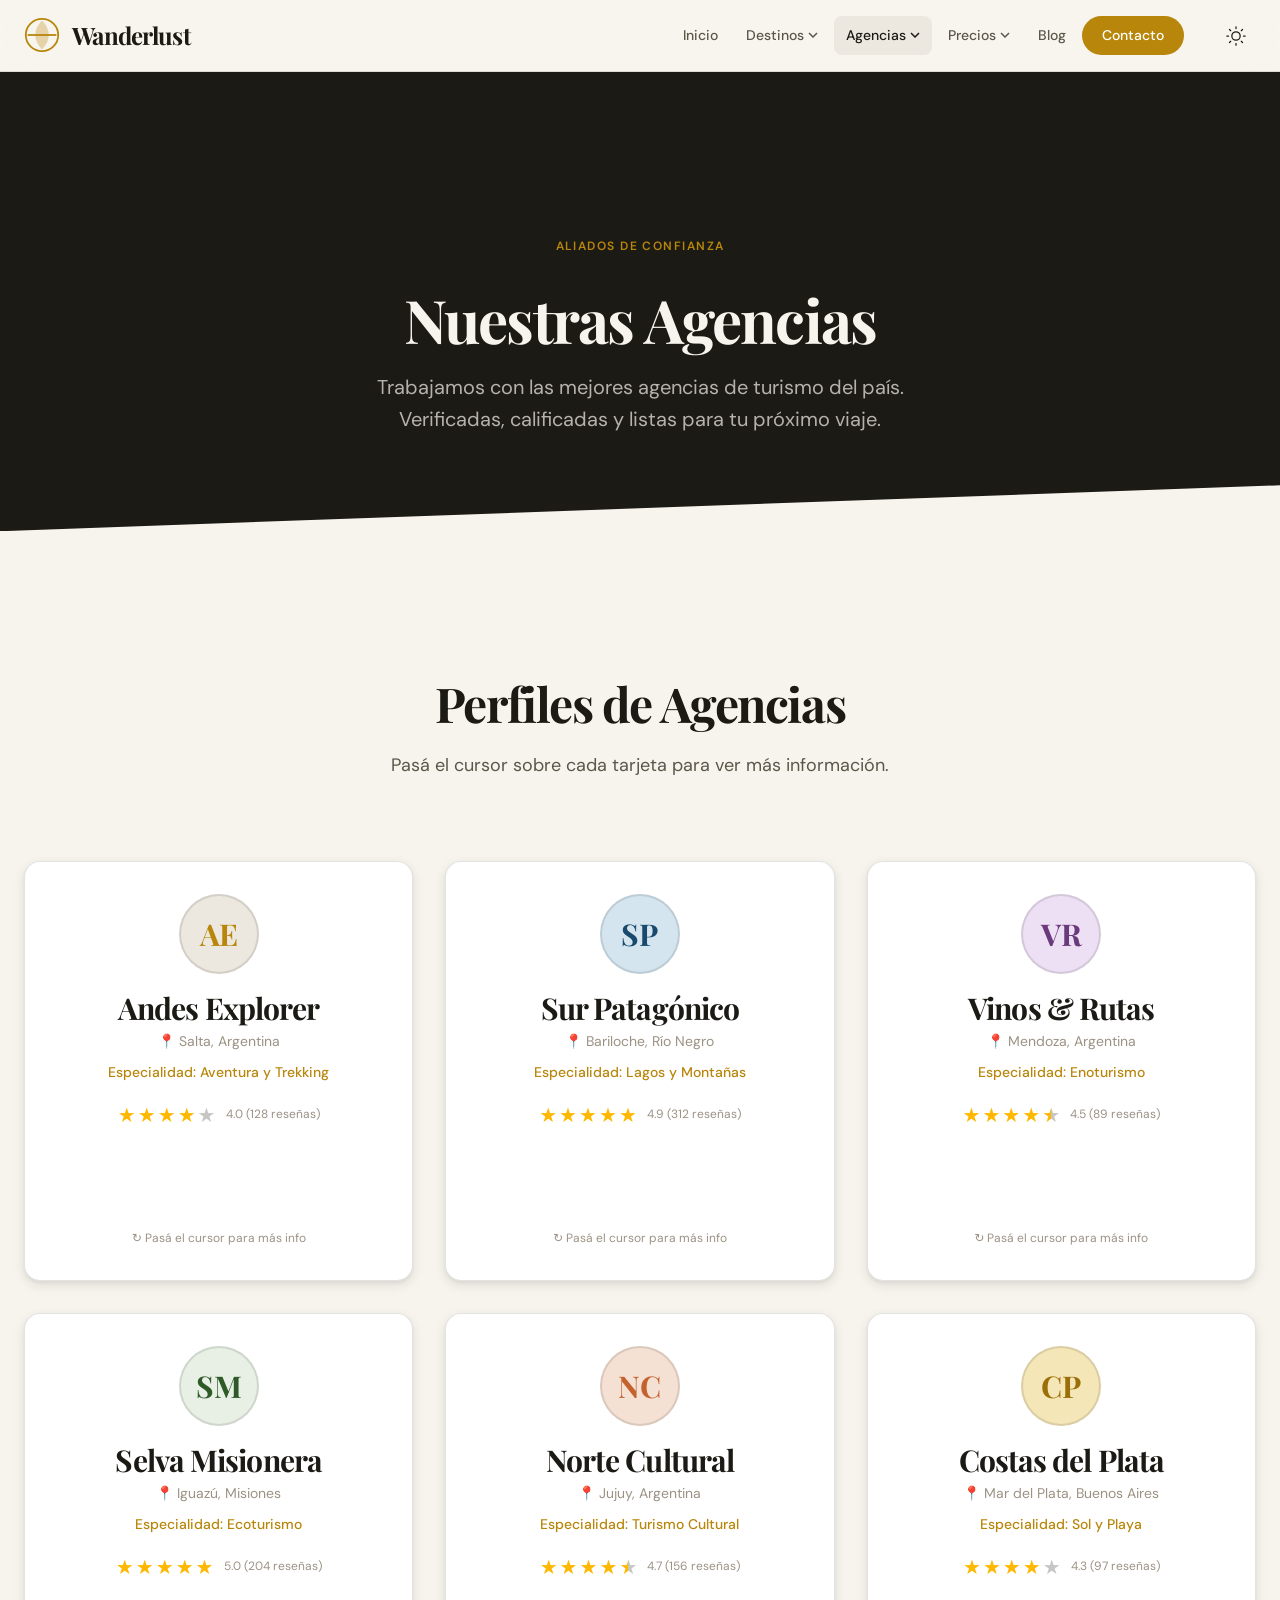
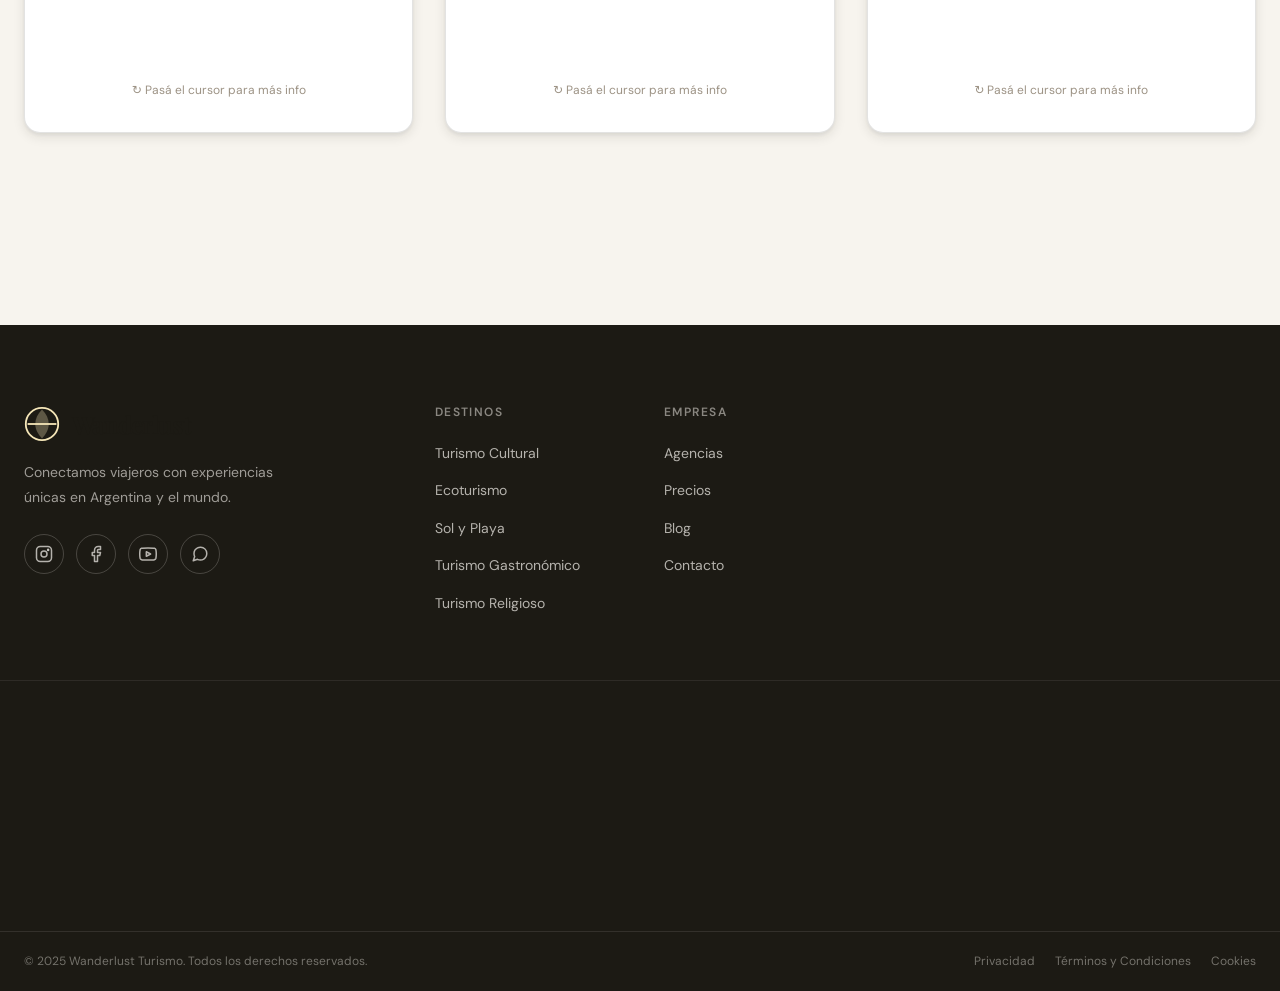
==== commit 5db582be: "ULTIMOS CAMBIOS" ====
--- a/agencias.html
+++ b/agencias.html
@@ -150,7 +150,7 @@
                 </ul>
                 <div class="agency-back-actions">
                   <a href="contacto.html" class="btn btn--primary btn--sm">Contactar</a>
-                  <a href="#" class="btn btn--outline btn--sm">Ver paquetes</a>
+                  <a href="destinos.html" class="btn btn--outline btn--sm">Ver paquetes</a>
                 </div>
               </div>
 
@@ -186,7 +186,7 @@
                 </ul>
                 <div class="agency-back-actions">
                   <a href="contacto.html" class="btn btn--primary btn--sm">Contactar</a>
-                  <a href="#" class="btn btn--outline btn--sm">Ver paquetes</a>
+                  <a href="destinos.html" class="btn btn--outline btn--sm">Ver paquetes</a>
                 </div>
               </div>
             </div>
@@ -221,7 +221,7 @@
                 </ul>
                 <div class="agency-back-actions">
                   <a href="contacto.html" class="btn btn--primary btn--sm">Contactar</a>
-                  <a href="#" class="btn btn--outline btn--sm">Ver paquetes</a>
+                  <a href="destinos.html" class="btn btn--outline btn--sm">Ver paquetes</a>
                 </div>
               </div>
             </div>
@@ -256,7 +256,7 @@
                 </ul>
                 <div class="agency-back-actions">
                   <a href="contacto.html" class="btn btn--primary btn--sm">Contactar</a>
-                  <a href="#" class="btn btn--outline btn--sm">Ver paquetes</a>
+                  <a href="destinos.html" class="btn btn--outline btn--sm">Ver paquetes</a>
                 </div>
               </div>
             </div>
@@ -291,7 +291,7 @@
                 </ul>
                 <div class="agency-back-actions">
                   <a href="contacto.html" class="btn btn--primary btn--sm">Contactar</a>
-                  <a href="#" class="btn btn--outline btn--sm">Ver paquetes</a>
+                  <a href="destinos.html" class="btn btn--outline btn--sm">Ver paquetes</a>
                 </div>
               </div>
             </div>
@@ -326,7 +326,7 @@
                 </ul>
                 <div class="agency-back-actions">
                   <a href="contacto.html" class="btn btn--primary btn--sm">Contactar</a>
-                  <a href="#" class="btn btn--outline btn--sm">Ver paquetes</a>
+                  <a href="destinos.html" class="btn btn--outline btn--sm">Ver paquetes</a>
                 </div>
               </div>
             </div>
@@ -340,10 +340,100 @@
 
   <footer class="site-footer" aria-label="Pie de página">
     <div class="footer-inner">
-      <div class="footer-col footer-col--brand"><a href="index.html" class="logo logo--footer"><svg width="32" height="32" class="logo-svg" viewBox="0 0 40 40" aria-hidden="true"><circle cx="20" cy="20" r="18" fill="none" stroke="currentColor" stroke-width="2"/><path d="M20 4 C10 14, 10 26, 20 36 C30 26, 30 14, 20 4Z" fill="currentColor" opacity="0.3"/><line x1="4" y1="20" x2="36" y2="20" stroke="currentColor" stroke-width="2"/></svg><span class="logo-text">Wanderlust</span></a><p class="footer-tagline">Conectamos viajeros con experiencias únicas.</p></div>
-      <nav class="footer-col footer-col--links" aria-label="Links"><h3 class="footer-heading">Páginas</h3><ul role="list"><li><a href="destinos.html">Destinos</a></li><li><a href="agencias.html">Agencias</a></li><li><a href="precios.html">Precios</a></li><li><a href="blog.html">Blog</a></li><li><a href="contacto.html">Contacto</a></li></ul></nav>
+
+      <!-- Columna 1: Info del sitio -->
+      <div class="footer-col footer-col--brand">
+        <a href="index.html" class="logo logo--footer" aria-label="Wanderlust – Inicio">
+          <svg class="logo-svg" viewBox="0 0 40 40" width="32" height="32" aria-hidden="true">
+            <circle cx="20" cy="20" r="18" fill="none" stroke="currentColor" stroke-width="2"/>
+            <path d="M20 4 C10 14, 10 26, 20 36 C30 26, 30 14, 20 4Z" fill="currentColor" opacity="0.3"/>
+            <line x1="4" y1="20" x2="36" y2="20" stroke="currentColor" stroke-width="2"/>
+          </svg>
+          <span class="logo-text">Wanderlust</span>
+        </a>
+        <p class="footer-tagline">Conectamos viajeros con experiencias únicas en Argentina y el mundo.</p>
+
+        <!-- Redes sociales -->
+        <nav class="social-links" aria-label="Redes sociales">
+          <a href="#" class="social-link" aria-label="Instagram de Wanderlust" rel="noopener noreferrer">
+            <!-- SVG Instagram -->
+            <svg viewBox="0 0 24 24" width="32" height="32" aria-hidden="true">
+              <rect x="2" y="2" width="20" height="20" rx="5" ry="5" fill="none" stroke="currentColor" stroke-width="2"/>
+              <circle cx="12" cy="12" r="4" fill="none" stroke="currentColor" stroke-width="2"/>
+              <circle cx="17.5" cy="6.5" r="1" fill="currentColor"/>
+            </svg>
+          </a>
+          <a href="#" class="social-link" aria-label="Facebook de Wanderlust" rel="noopener noreferrer">
+            <svg viewBox="0 0 24 24" width="32" height="32" aria-hidden="true">
+              <path d="M18 2h-3a5 5 0 0 0-5 5v3H7v4h3v8h4v-8h3l1-4h-4V7a1 1 0 0 1 1-1h3z" fill="none" stroke="currentColor" stroke-width="2"/>
+            </svg>
+          </a>
+          <a href="#" class="social-link" aria-label="YouTube de Wanderlust" rel="noopener noreferrer">
+            <svg viewBox="0 0 24 24" width="32" height="32" aria-hidden="true">
+              <path d="M22.54 6.42a2.78 2.78 0 0 0-1.95-1.96C18.88 4 12 4 12 4s-6.88 0-8.59.46A2.78 2.78 0 0 0 1.46 6.42 29 29 0 0 0 1 12a29 29 0 0 0 .46 5.58 2.78 2.78 0 0 0 1.95 1.96C5.12 20 12 20 12 20s6.88 0 8.59-.46a2.78 2.78 0 0 0 1.96-1.96A29 29 0 0 0 23 12a29 29 0 0 0-.46-5.58z" fill="none" stroke="currentColor" stroke-width="2"/>
+              <polygon points="9.75 15.02 15.5 12 9.75 8.98 9.75 15.02" fill="none" stroke="currentColor" stroke-width="2"/>
+            </svg>
+          </a>
+          <a href="#" class="social-link" aria-label="WhatsApp de Wanderlust" rel="noopener noreferrer">
+            <svg viewBox="0 0 24 24" width="32" height="32" aria-hidden="true">
+              <path d="M21 11.5a8.38 8.38 0 0 1-.9 3.8 8.5 8.5 0 0 1-7.6 4.7 8.38 8.38 0 0 1-3.8-.9L3 21l1.9-5.7a8.38 8.38 0 0 1-.9-3.8 8.5 8.5 0 0 1 4.7-7.6 8.38 8.38 0 0 1 3.8-.9h.5a8.48 8.48 0 0 1 8 8v.5z" fill="none" stroke="currentColor" stroke-width="2"/>
+            </svg>
+          </a>
+        </nav>
+      </div>
+
+      <!-- Columna 2: Links rápidos -->
+      <nav class="footer-col footer-col--links" aria-label="Links de destinos">
+        <h3 class="footer-heading">Destinos</h3>
+        <ul role="list">
+          <li><a href="destinos.html#cultural">Turismo Cultural</a></li>
+          <li><a href="destinos.html#naturaleza">Ecoturismo</a></li>
+          <li><a href="destinos.html#playa">Sol y Playa</a></li>
+          <li><a href="destinos.html#gastronomico">Turismo Gastronómico</a></li>
+          <li><a href="destinos.html#religioso">Turismo Religioso</a></li>
+        </ul>
+      </nav>
+
+      <!-- Columna 3: Empresa -->
+      <nav class="footer-col footer-col--links" aria-label="Links de empresa">
+        <h3 class="footer-heading">Empresa</h3>
+        <ul role="list">
+          <li><a href="agencias.html">Agencias</a></li>
+          <li><a href="precios.html">Precios</a></li>
+          <li><a href="blog.html">Blog</a></li>
+          <li><a href="contacto.html">Contacto</a></li>
+        </ul>
+      </nav>
+
+      
+
+    </div><!-- /.footer-inner -->
+
+
+    <div class="footer-map" aria-label="Mapa de nuestra ubicación">
+      <iframe
+        title="Mapa de ubicación de Wanderlust Turismo"
+        src="https://www.openstreetmap.org/export/embed.html?bbox=-65.3150%2C-24.2050%2C-65.2850%2C-24.1750&layer=mapnik&marker=-24.1900%2C-65.3000"
+        width="100%"
+        height="250"
+        style="border: 0;"
+        loading="lazy"
+        referrerpolicy="no-referrer-when-downgrade"
+      ></iframe>
     </div>
-    <div class="footer-bottom"><div class="footer-bottom-inner"><p class="copyright">© <span id="current-year">2025</span> Wanderlust Turismo.</p></div></div>
+
+    <!-- Barra de copyright -->
+    <div class="footer-bottom">
+      <div class="footer-bottom-inner">
+        <p class="copyright">© <span id="current-year">2025</span> Wanderlust Turismo. Todos los derechos reservados.</p>
+        <nav aria-label="Links legales">
+          <a href="#">Privacidad</a>
+          <a href="#">Términos y Condiciones</a>
+          <a href="#">Cookies</a>
+        </nav>
+      </div>
+    </div>
+
   </footer>
 
   <script src="js/index.js" defer></script>
--- a/css/index.css
+++ b/css/index.css
@@ -793,16 +793,6 @@
   align-items: center;
   justify-content: center;
   overflow: hidden;
-
-  /*
-    clip-path: polygon() crea una forma personalizada.
-    Aquí creamos un corte diagonal en el borde inferior:
-    - esquina sup-izq (0,0)
-    - esquina sup-der (100%, 0)
-    - esquina inf-der (100%, 90%)
-    - punto diagonal izquierdo (0, 100%)
-    Resultado: borde inferior con pendiente, no horizontal.
-  */
   clip-path: polygon(0 0, 100% 0, 100% 92%, 0 100%);
   margin-bottom: -4rem; /* Compensa el clip para solapar la sección siguiente */
 }
@@ -822,11 +812,6 @@
   object-position: center 30%;
 }
 
-/*
-  OVERLAY: capa semitransparente sobre el video.
-  Usamos un gradiente en lugar de un color sólido para que sea
-  más natural: oscuro abajo (donde está el texto) y semi oscuro arriba.
-*/
 .hero-overlay {
   position: absolute;
   inset: 0;
@@ -1142,21 +1127,59 @@
   background: rgba(247, 244, 238, 0.15);
 }
 
+/* 1. Definimos la variable numérica para que CSS la pueda animar */
+@property --num {
+  syntax: "<integer>";
+  initial-value: 0;
+  inherits: false;
+}
+
+/* 2. Animación del conteo */
+@keyframes conteo {
+  from { --num: 0; }
+  to { --num: var(--final-value); }
+}
+
+/* 3. Animación de efecto 'Pop' (Agrandar y volver) */
+@keyframes countPop {
+  0% { transform: scale(1); }
+  50% { transform: scale(1.1); }
+  100% { transform: scale(1); }
+}
+
 .stat-number {
   font-family: var(--font-display);
   font-size: clamp(var(--text-4xl), 6vw, var(--text-5xl));
   font-weight: var(--font-weight-bold);
+  color: transparent; /* Ocultamos el "0" del HTML */
+  position: relative;
+  display: inline-block;
+  
+  /* Aplicamos ambas animaciones: conteo y pop */
+  animation: 
+    conteo 3s ease-out forwards, 
+    countPop 0.4s ease-in-out infinite; /* El pop se repite mientras cuenta */
+  
+  counter-reset: variable var(--num);
+}
+
+/* El número real se muestra aquí */
+.stat-number::before {
+  content: counter(variable);
   color: var(--color-accent-light);
-  line-height: 1;
-  margin-bottom: var(--space-3);
-  /* transition para la animación del número */
-  transition: all var(--transition-fast);
-}
-
-/* Cuando el JS activa la animación */
-.stat-number.is-counting {
-  animation: countPop 0.3s var(--transition-bounce);
-}
+  position: relative; /* Para que conviva bien con el ::after */
+}
+
+/* El sufijo (+ o %) se muestra aquí */
+.stat-number::after {
+  content: attr(data-suffix);
+  color: var(--color-accent-light);
+  font-size: 0.6em; /* Un poco más pequeño para que se vea mejor */
+  vertical-align: middle;
+  margin-left: 2px;
+}
+
+
 
 .stat-label {
   font-size: var(--text-sm);
@@ -1289,7 +1312,6 @@
 
 /* Comillas decorativas con pseudo-elemento */
 .testimonial-text::before {
-  content: '\201C'; /* Comilla curva de apertura */
   position: absolute;
   top: -var(--space-4);
   left: -var(--space-4);
@@ -1944,6 +1966,3 @@
     scroll-snap-type: none;
   }
 }
-/* ============================================================
-   FIN DEL ARCHIVO CSS
-   ============================================================ */
--- a/css/agencias.css
+++ b/css/agencias.css
@@ -11,6 +11,7 @@
   text-align: center;
   clip-path: polygon(0 0, 100% 0, 100% 90%, 0 100%);
   margin-bottom: var(--space-12);
+  font-size: clamp(var(--text-4xl), 7vw, var(--text-6xl));
 }
 
 .page-hero-title {
@@ -206,7 +207,7 @@
 /* Gradiente para la media estrella */
 .star--half {
   background: linear-gradient(90deg, #FFB800 50%, var(--color-border-strong) 50%);
-  -webkit-background-clip: text;
+  -webkit-background-clip: text; 
   -webkit-text-fill-color: transparent;
 }
 
